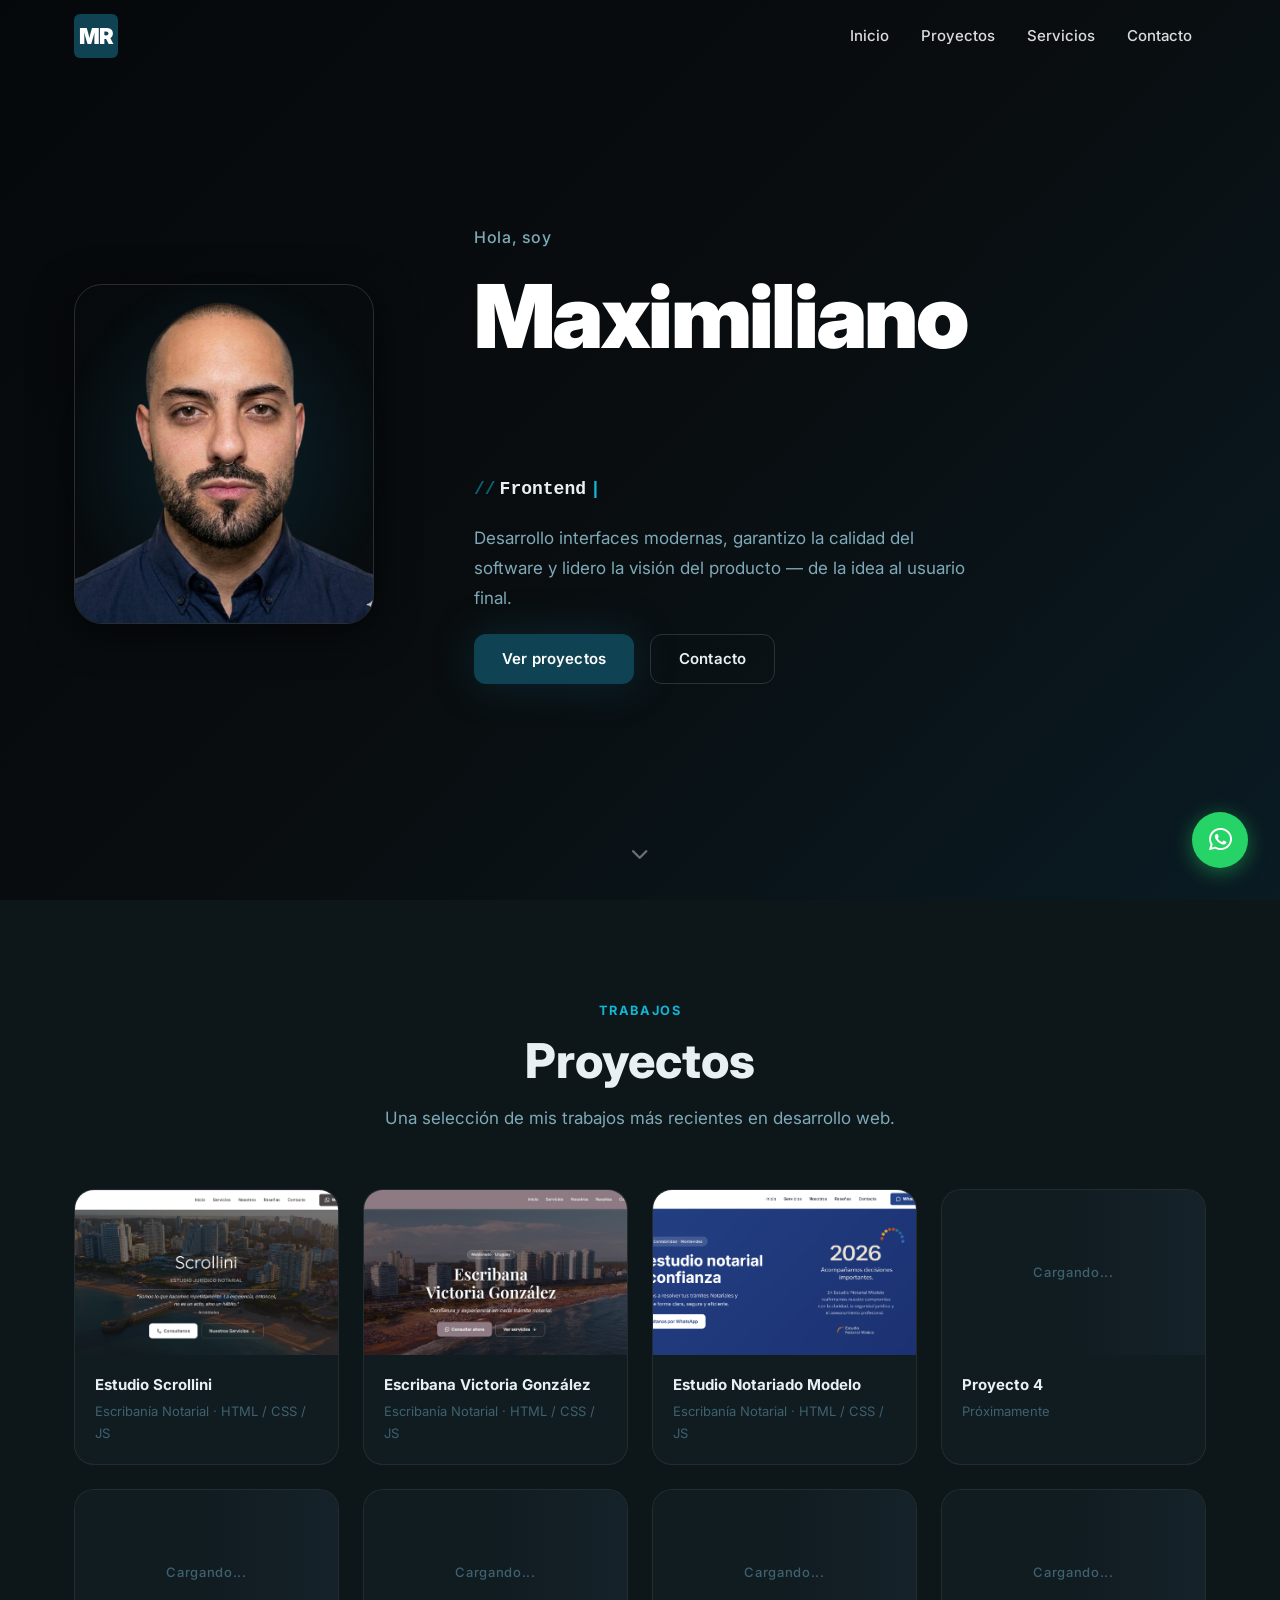
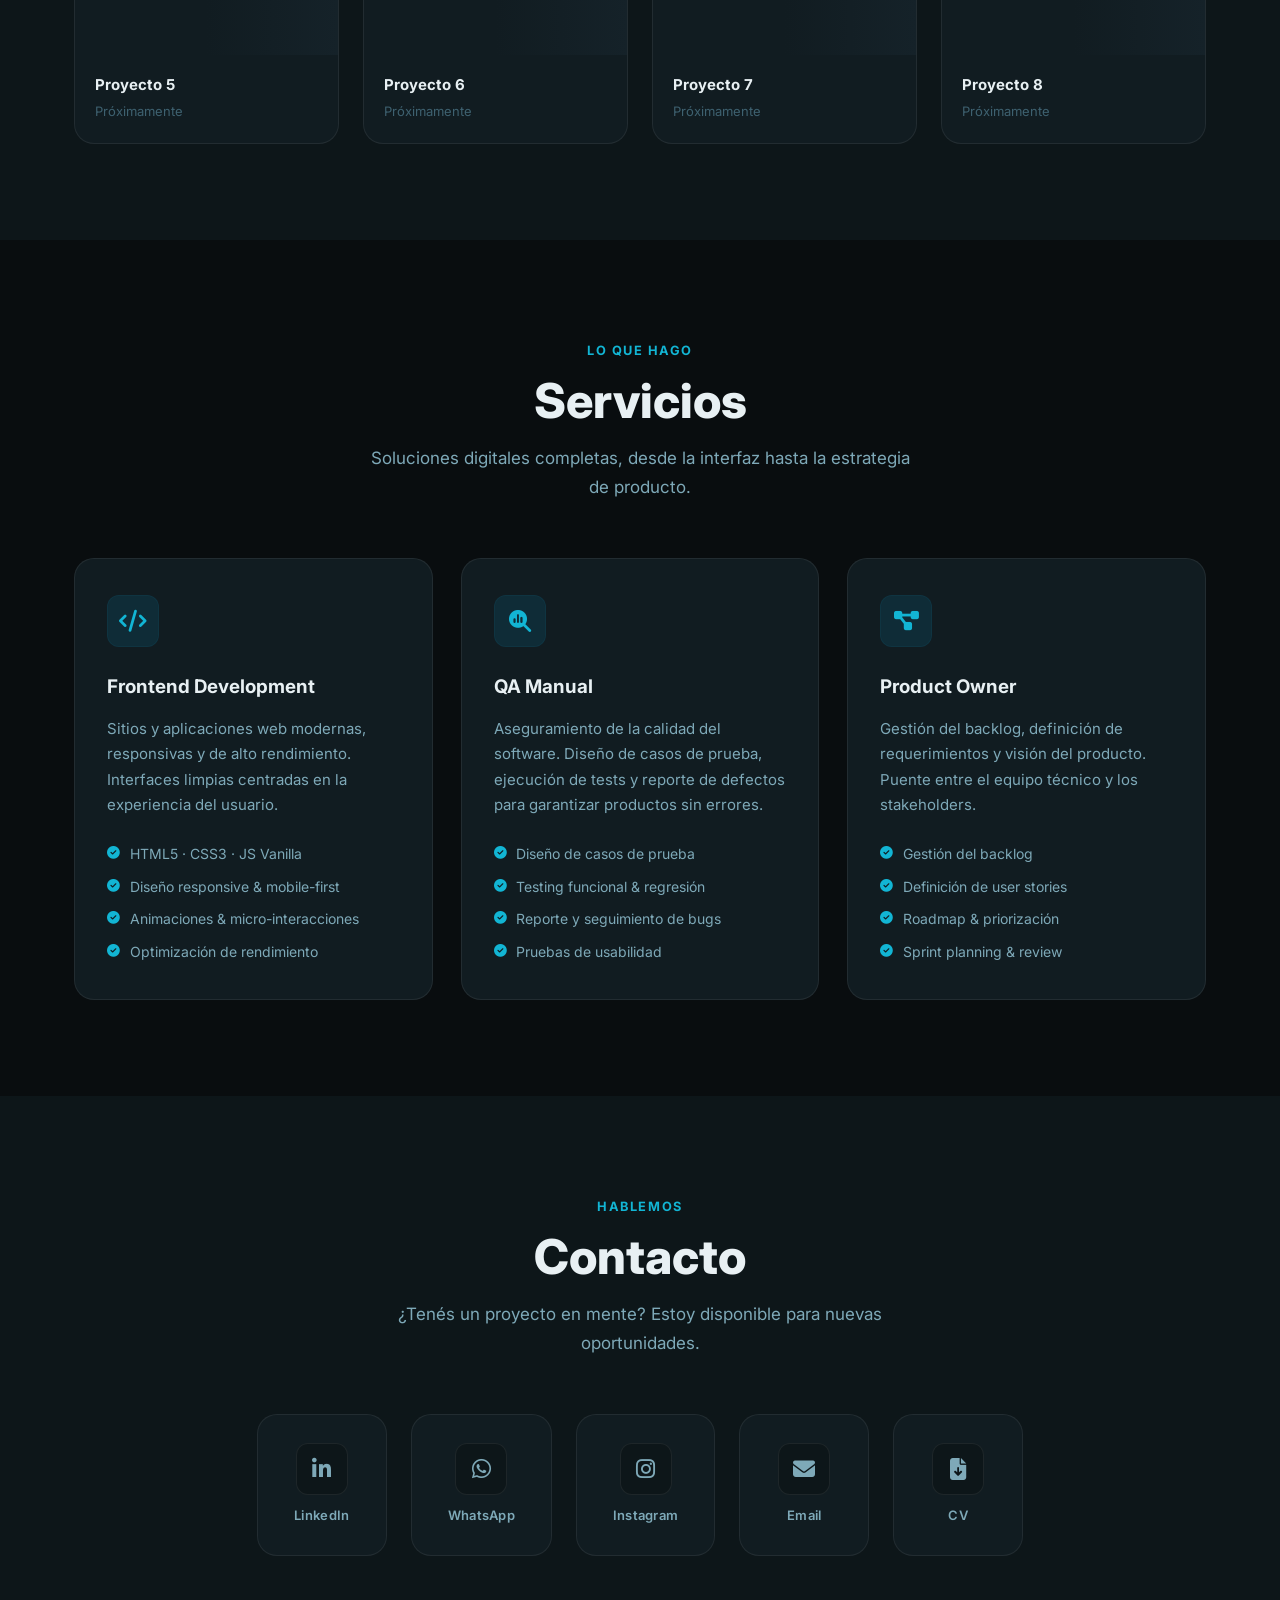
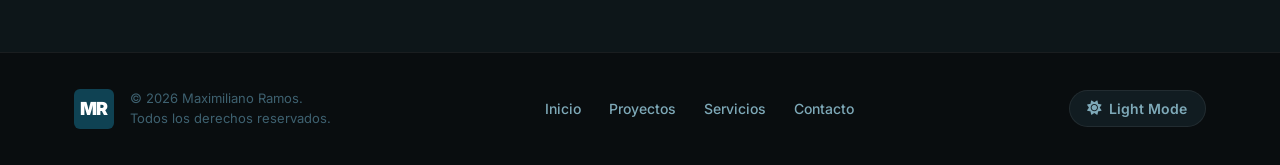
==== index.html @ d025dc4e "initialCommit" ====
<!DOCTYPE html>
<html lang="es" data-theme="dark">
<head>
  <meta charset="UTF-8" />
  <meta name="viewport" content="width=device-width, initial-scale=1.0" />
  <meta name="description" content="Maximiliano Ramos — Frontend Developer, QA Manual & Product Owner. Portfolio profesional." />
  <title>Maximiliano Ramos | Portfolio</title>

  <!-- Fonts -->
  <link rel="preconnect" href="https://fonts.googleapis.com" />
  <link rel="preconnect" href="https://fonts.gstatic.com" crossorigin />
  <link href="https://fonts.googleapis.com/css2?family=Inter:wght@300;400;500;600;700;800;900&display=swap" rel="stylesheet" />

  <!-- Font Awesome -->
  <link rel="stylesheet" href="https://cdnjs.cloudflare.com/ajax/libs/font-awesome/6.5.1/css/all.min.css" crossorigin="anonymous" referrerpolicy="no-referrer" />

  <link rel="stylesheet" href="css/styles.css" />
</head>
<body>

  <!-- ══════════════════════════════════════════
       NAVBAR
  ══════════════════════════════════════════ -->
  <header class="navbar" id="navbar">
    <div class="container navbar__inner">

      <a href="#inicio" class="navbar__brand" aria-label="Inicio">MR</a>

      <nav class="navbar__nav" id="navMenu" role="navigation" aria-label="Navegación principal">
        <a href="#inicio">Inicio</a>
        <a href="#proyectos">Proyectos</a>
        <a href="#servicios">Servicios</a>
        <a href="#contacto">Contacto</a>
      </nav>

      <button
        class="navbar__hamburger"
        id="hamburger"
        aria-label="Abrir menú"
        aria-expanded="false"
        aria-controls="navMenu"
      >
        <span></span>
        <span></span>
        <span></span>
      </button>

    </div>
  </header>

  <div class="nav-overlay" id="navOverlay" aria-hidden="true"></div>

  <main>

    <!-- ══════════════════════════════════════════
         HERO
    ══════════════════════════════════════════ -->
    <section class="hero" id="inicio">

      <video class="hero__video" autoplay muted loop playsinline>
        <source src="img/video.mp4" type="video/mp4" />
      </video>
      <div class="hero__overlay"></div>

      <div class="container hero__content">

        <div class="hero__photo-wrap" id="heroPhoto">
          <div class="hero__photo-glow"></div>
          <img src="img/maxi.png" alt="Maximiliano Ramos" class="hero__photo" />
        </div>

        <div class="hero__text">
          <p class="hero__greeting fade-in">Hola, soy</p>
          <h1 class="hero__name" id="heroName">
            <span class="hero__name-line" id="heroLine1">Maximiliano</span>
            <span class="hero__name-line" id="heroLine2">Ramos</span>
          </h1>
          <div class="hero__roles fade-in">
            <span class="role-prefix">// </span><span id="roleText" class="role-text"></span><span class="role-cursor" aria-hidden="true">|</span>
          </div>
          <p class="hero__desc fade-in">
            Desarrollo interfaces modernas, garantizo la calidad del software y lidero la visión del producto — de la idea al usuario final.
          </p>
          <div class="hero__ctas fade-in">
            <a href="#proyectos" class="btn btn--primary">Ver proyectos</a>
            <a href="#contacto" class="btn btn--outline">Contacto</a>
          </div>
        </div>

      </div>

      <a href="#proyectos" class="hero__scroll-hint" aria-label="Ir a proyectos">
        <i class="fa-solid fa-chevron-down" aria-hidden="true"></i>
      </a>

    </section>

    <!-- ══════════════════════════════════════════
         PROYECTOS
    ══════════════════════════════════════════ -->
    <section class="section proyectos" id="proyectos">
      <div class="container">

        <div class="section__header fade-in">
          <span class="section__tag">Trabajos</span>
          <h2 class="section__title">Proyectos</h2>
          <p class="section__subtitle">Una selección de mis trabajos más recientes en desarrollo web.</p>
        </div>

        <div class="cards-grid">

          <!-- Proyecto 1 -->
          <a href="https://estudioscrollini.netlify.app/" target="_blank" rel="noopener noreferrer" class="card fade-in" aria-label="Ver proyecto Estudio Scrollini">
            <div class="card__img-wrap">
              <img src="img/proyecto1.png" alt="Estudio Scrollini" class="card__img" loading="lazy" />
              <div class="card__overlay" aria-hidden="true">
                <i class="fa-solid fa-arrow-up-right-from-square"></i>
              </div>
            </div>
            <div class="card__body">
              <h3 class="card__title">Estudio Scrollini</h3>
              <p class="card__sub">Escribanía Notarial · HTML / CSS / JS</p>
            </div>
          </a>

          <!-- Proyecto 2 -->
          <a href="https://escvictoriagonzalez.netlify.app/" target="_blank" rel="noopener noreferrer" class="card fade-in" aria-label="Ver proyecto Escribana Victoria González">
            <div class="card__img-wrap">
              <img src="img/proyecto2.png" alt="Escribana Victoria González" class="card__img" loading="lazy" />
              <div class="card__overlay" aria-hidden="true">
                <i class="fa-solid fa-arrow-up-right-from-square"></i>
              </div>
            </div>
            <div class="card__body">
              <h3 class="card__title">Escribana Victoria González</h3>
              <p class="card__sub">Escribanía Notarial · HTML / CSS / JS</p>
            </div>
          </a>

          <!-- Proyecto 3 -->
          <a href="https://estudionotariadomodelo.netlify.app/" target="_blank" rel="noopener noreferrer" class="card fade-in" aria-label="Ver proyecto Estudio Notariado Modelo">
            <div class="card__img-wrap">
              <img src="img/proyecto3.png" alt="Estudio Notariado Modelo" class="card__img" loading="lazy" />
              <div class="card__overlay" aria-hidden="true">
                <i class="fa-solid fa-arrow-up-right-from-square"></i>
              </div>
            </div>
            <div class="card__body">
              <h3 class="card__title">Estudio Notariado Modelo</h3>
              <p class="card__sub">Escribanía Notarial · HTML / CSS / JS</p>
            </div>
          </a>

          <!-- Placeholders 4–8 -->
          <div class="card card--placeholder fade-in">
            <div class="card__img-wrap card__img--empty">
              <span class="card__loading-text">Cargando...</span>
            </div>
            <div class="card__body">
              <h3 class="card__title">Proyecto 4</h3>
              <p class="card__sub">Próximamente</p>
            </div>
          </div>

          <div class="card card--placeholder fade-in">
            <div class="card__img-wrap card__img--empty">
              <span class="card__loading-text">Cargando...</span>
            </div>
            <div class="card__body">
              <h3 class="card__title">Proyecto 5</h3>
              <p class="card__sub">Próximamente</p>
            </div>
          </div>

          <div class="card card--placeholder fade-in">
            <div class="card__img-wrap card__img--empty">
              <span class="card__loading-text">Cargando...</span>
            </div>
            <div class="card__body">
              <h3 class="card__title">Proyecto 6</h3>
              <p class="card__sub">Próximamente</p>
            </div>
          </div>

          <div class="card card--placeholder fade-in">
            <div class="card__img-wrap card__img--empty">
              <span class="card__loading-text">Cargando...</span>
            </div>
            <div class="card__body">
              <h3 class="card__title">Proyecto 7</h3>
              <p class="card__sub">Próximamente</p>
            </div>
          </div>

          <div class="card card--placeholder fade-in">
            <div class="card__img-wrap card__img--empty">
              <span class="card__loading-text">Cargando...</span>
            </div>
            <div class="card__body">
              <h3 class="card__title">Proyecto 8</h3>
              <p class="card__sub">Próximamente</p>
            </div>
          </div>

        </div>
      </div>
    </section>

    <!-- ══════════════════════════════════════════
         SERVICIOS
    ══════════════════════════════════════════ -->
    <section class="section servicios" id="servicios">
      <div class="container">

        <div class="section__header fade-in">
          <span class="section__tag">Lo que hago</span>
          <h2 class="section__title">Servicios</h2>
          <p class="section__subtitle">Soluciones digitales completas, desde la interfaz hasta la estrategia de producto.</p>
        </div>

        <div class="servicios__grid">

          <div class="serv-card fade-in">
            <div class="serv-card__icon">
              <i class="fa-solid fa-code" aria-hidden="true"></i>
            </div>
            <h3 class="serv-card__title">Frontend Development</h3>
            <p class="serv-card__desc">
              Sitios y aplicaciones web modernas, responsivas y de alto rendimiento. Interfaces limpias centradas en la experiencia del usuario.
            </p>
            <ul class="serv-card__list">
              <li><i class="fa-solid fa-circle-check" aria-hidden="true"></i> HTML5 · CSS3 · JS Vanilla</li>
              <li><i class="fa-solid fa-circle-check" aria-hidden="true"></i> Diseño responsive & mobile-first</li>
              <li><i class="fa-solid fa-circle-check" aria-hidden="true"></i> Animaciones & micro-interacciones</li>
              <li><i class="fa-solid fa-circle-check" aria-hidden="true"></i> Optimización de rendimiento</li>
            </ul>
          </div>

          <div class="serv-card fade-in">
            <div class="serv-card__icon">
              <i class="fa-solid fa-magnifying-glass-chart" aria-hidden="true"></i>
            </div>
            <h3 class="serv-card__title">QA Manual</h3>
            <p class="serv-card__desc">
              Aseguramiento de la calidad del software. Diseño de casos de prueba, ejecución de tests y reporte de defectos para garantizar productos sin errores.
            </p>
            <ul class="serv-card__list">
              <li><i class="fa-solid fa-circle-check" aria-hidden="true"></i> Diseño de casos de prueba</li>
              <li><i class="fa-solid fa-circle-check" aria-hidden="true"></i> Testing funcional & regresión</li>
              <li><i class="fa-solid fa-circle-check" aria-hidden="true"></i> Reporte y seguimiento de bugs</li>
              <li><i class="fa-solid fa-circle-check" aria-hidden="true"></i> Pruebas de usabilidad</li>
            </ul>
          </div>

          <div class="serv-card fade-in">
            <div class="serv-card__icon">
              <i class="fa-solid fa-diagram-project" aria-hidden="true"></i>
            </div>
            <h3 class="serv-card__title">Product Owner</h3>
            <p class="serv-card__desc">
              Gestión del backlog, definición de requerimientos y visión del producto. Puente entre el equipo técnico y los stakeholders.
            </p>
            <ul class="serv-card__list">
              <li><i class="fa-solid fa-circle-check" aria-hidden="true"></i> Gestión del backlog</li>
              <li><i class="fa-solid fa-circle-check" aria-hidden="true"></i> Definición de user stories</li>
              <li><i class="fa-solid fa-circle-check" aria-hidden="true"></i> Roadmap & priorización</li>
              <li><i class="fa-solid fa-circle-check" aria-hidden="true"></i> Sprint planning & review</li>
            </ul>
          </div>

        </div>
      </div>
    </section>

    <!-- ══════════════════════════════════════════
         CONTACTO
    ══════════════════════════════════════════ -->
    <section class="section contacto" id="contacto">
      <div class="container">

        <div class="section__header fade-in">
          <span class="section__tag">Hablemos</span>
          <h2 class="section__title">Contacto</h2>
          <p class="section__subtitle">¿Tenés un proyecto en mente? Estoy disponible para nuevas oportunidades.</p>
        </div>

        <div class="contact__row fade-in">

          <a href="https://www.linkedin.com/in/maximiliano-ramos1997/" target="_blank" rel="noopener noreferrer" class="contact-item" aria-label="LinkedIn de Maximiliano Ramos">
            <div class="contact-item__icon">
              <i class="fa-brands fa-linkedin-in" aria-hidden="true"></i>
            </div>
            <span>LinkedIn</span>
          </a>

          <a href="https://wa.me/59899853433" target="_blank" rel="noopener noreferrer" class="contact-item" aria-label="WhatsApp de Maximiliano Ramos">
            <div class="contact-item__icon">
              <i class="fa-brands fa-whatsapp" aria-hidden="true"></i>
            </div>
            <span>WhatsApp</span>
          </a>

          <a href="https://www.instagram.com/maxiramosss/" target="_blank" rel="noopener noreferrer" class="contact-item" aria-label="Instagram de Maximiliano Ramos">
            <div class="contact-item__icon">
              <i class="fa-brands fa-instagram" aria-hidden="true"></i>
            </div>
            <span>Instagram</span>
          </a>

          <a href="mailto:maxramos497@gmail.com" class="contact-item" aria-label="Email maxramos497@gmail.com">
            <div class="contact-item__icon">
              <i class="fa-solid fa-envelope" aria-hidden="true"></i>
            </div>
            <span>Email</span>
          </a>

          <a href="CV - Maximiliano Ramos.pdf" target="_blank" rel="noopener noreferrer" class="contact-item" aria-label="Descargar CV de Maximiliano Ramos">
            <div class="contact-item__icon">
              <i class="fa-solid fa-file-arrow-down" aria-hidden="true"></i>
            </div>
            <span>CV</span>
          </a>

        </div>
      </div>
    </section>

  </main>

  <!-- ══════════════════════════════════════════
       FOOTER
  ══════════════════════════════════════════ -->
  <footer class="footer">
    <div class="container footer__inner">

      <div class="footer__brand">
        <span class="footer__logo">MR</span>
        <p class="footer__copy">© 2026 Maximiliano Ramos.<br>Todos los derechos reservados.</p>
      </div>

      <nav class="footer__nav" aria-label="Navegación footer">
        <a href="#inicio">Inicio</a>
        <a href="#proyectos">Proyectos</a>
        <a href="#servicios">Servicios</a>
        <a href="#contacto">Contacto</a>
      </nav>

      <button class="theme-toggle" id="themeToggle" aria-label="Cambiar tema">
        <i class="fa-solid fa-sun" id="themeIcon" aria-hidden="true"></i>
        <span id="themeLabel">Light Mode</span>
      </button>

    </div>
  </footer>

  <!-- ══════════════════════════════════════════
       WHATSAPP FLOTANTE
  ══════════════════════════════════════════ -->
  <a
    href="https://wa.me/59899853433"
    target="_blank"
    rel="noopener noreferrer"
    class="wa-float"
    aria-label="Contactar por WhatsApp"
  >
    <i class="fa-brands fa-whatsapp" aria-hidden="true"></i>
  </a>

  <script src="js/main.js"></script>
</body>
</html>
---- css/styles.css ----
/* ══════════════════════════════════════════════════════════
   MAXIMILIANO RAMOS — Portfolio Styles
   Dark Mode default · Light Mode toggle via [data-theme="light"]
   ══════════════════════════════════════════════════════════ */

/* ─── CSS Variables — Dark Theme (default) ────────────── */
:root {
  --primary:         #0F4253;
  --primary-light:   #1a6b88;
  --primary-glow:    rgba(15, 66, 83, 0.45);
  --accent:          #12b5d4;

  --bg-base:         #090d0f;
  --bg-surface:      #0d1619;
  --bg-card:         #111c21;
  --bg-card-hover:   #152229;

  --border:          rgba(255, 255, 255, 0.07);
  --border-hover:    rgba(255, 255, 255, 0.14);

  --text-primary:    #e8f0f3;
  --text-secondary:  #7ea9b8;
  --text-muted:      #3e6170;

  --shadow-sm:       0 1px 4px rgba(0, 0, 0, 0.4);
  --shadow-md:       0 4px 20px rgba(0, 0, 0, 0.5);
  --shadow-lg:       0 8px 40px rgba(0, 0, 0, 0.6);
  --shadow-glow:     0 0 40px var(--primary-glow);

  --radius-sm:  6px;
  --radius-md:  12px;
  --radius-lg:  20px;
  --radius-xl:  28px;

  --navbar-h:   72px;
  --transition: 0.25s ease;
  --font:       'Inter', system-ui, -apple-system, sans-serif;
}

/* ─── Light Theme overrides ───────────────────────────── */
[data-theme="light"] {
  --bg-base:         #f0f4f6;
  --bg-surface:      #ffffff;
  --bg-card:         #ffffff;
  --bg-card-hover:   #f5f9fb;

  --border:          rgba(0, 0, 0, 0.07);
  --border-hover:    rgba(0, 0, 0, 0.14);

  --text-primary:    #0a1a20;
  --text-secondary:  #3a6272;
  --text-muted:      #7aaab8;

  --shadow-sm:       0 1px 4px rgba(0, 0, 0, 0.08);
  --shadow-md:       0 4px 20px rgba(0, 0, 0, 0.1);
  --shadow-lg:       0 8px 40px rgba(0, 0, 0, 0.14);
  --shadow-glow:     0 0 40px rgba(15, 66, 83, 0.15);
}

/* ─── Reset & Base ────────────────────────────────────── */
*,
*::before,
*::after {
  box-sizing: border-box;
  margin: 0;
  padding: 0;
}

html {
  scroll-behavior: smooth;
  scroll-padding-top: var(--navbar-h);
  font-size: 16px;
}

body {
  font-family: var(--font);
  background-color: var(--bg-base);
  color: var(--text-primary);
  line-height: 1.65;
  -webkit-font-smoothing: antialiased;
  transition: background-color 0.35s ease, color 0.35s ease;
}

img {
  display: block;
  max-width: 100%;
  height: auto;
}

a {
  color: inherit;
  text-decoration: none;
}

ul {
  list-style: none;
}

button {
  cursor: pointer;
  border: none;
  background: none;
  font-family: var(--font);
}

/* ─── Utility ─────────────────────────────────────────── */
.container {
  width: 100%;
  max-width: 1180px;
  margin-inline: auto;
  padding-inline: 1.5rem;
}

.section {
  padding-block: 6rem;
}

.fade-in {
  opacity: 0;
  transform: translateY(28px);
  transition: opacity 0.65s ease, transform 0.65s ease;
}

.fade-in.visible {
  opacity: 1;
  transform: translateY(0);
}

/* ─── Buttons ─────────────────────────────────────────── */
.btn {
  display: inline-flex;
  align-items: center;
  gap: 0.5rem;
  padding: 0.75rem 1.75rem;
  border-radius: var(--radius-md);
  font-size: 0.9375rem;
  font-weight: 600;
  letter-spacing: 0.01em;
  white-space: nowrap;
  transition: background-color var(--transition), box-shadow var(--transition), transform var(--transition), border-color var(--transition);
}

.btn:active {
  transform: scale(0.97);
}

.btn--primary {
  background-color: var(--primary);
  color: #ffffff;
  box-shadow: var(--shadow-glow);
}

.btn--primary:hover {
  background-color: var(--primary-light);
  box-shadow: 0 0 48px var(--primary-glow);
  transform: translateY(-2px);
}

.btn--outline {
  background-color: transparent;
  color: var(--text-primary);
  border: 1.5px solid var(--border-hover);
}

.btn--outline:hover {
  border-color: var(--accent);
  color: var(--accent);
  transform: translateY(-2px);
}

/* ─── Section headers ─────────────────────────────────── */
.section__header {
  text-align: center;
  margin-bottom: 3.5rem;
}

.section__tag {
  display: inline-block;
  font-size: 0.8rem;
  font-weight: 700;
  letter-spacing: 0.12em;
  text-transform: uppercase;
  color: var(--accent);
  margin-bottom: 0.75rem;
}

.section__title {
  font-size: clamp(2rem, 5vw, 3rem);
  font-weight: 800;
  color: var(--text-primary);
  line-height: 1.15;
  margin-bottom: 1rem;
}

.section__subtitle {
  font-size: 1.0625rem;
  color: var(--text-secondary);
  max-width: 540px;
  margin-inline: auto;
  line-height: 1.7;
}

/* ══════════════════════════════════════════════════════════
   NAVBAR
   ══════════════════════════════════════════════════════════ */
.navbar {
  position: fixed;
  top: 0;
  left: 0;
  right: 0;
  z-index: 1000;
  height: var(--navbar-h);
  background: transparent;
  transition: background var(--transition), box-shadow var(--transition), border-color var(--transition);
}

.navbar.scrolled {
  background: rgba(9, 13, 15, 0.78);
  backdrop-filter: blur(18px) saturate(180%);
  -webkit-backdrop-filter: blur(18px) saturate(180%);
  border-bottom: 1px solid var(--border);
  box-shadow: var(--shadow-sm);
}

[data-theme="light"] .navbar.scrolled {
  background: rgba(240, 244, 246, 0.82);
}

.navbar__inner {
  height: 100%;
  display: flex;
  align-items: center;
  gap: 2rem;
}

/* Brand / Logo */
.navbar__brand {
  font-size: 1.375rem;
  font-weight: 900;
  letter-spacing: -0.03em;
  color: #ffffff;
  background: var(--primary);
  width: 44px;
  height: 44px;
  display: grid;
  place-items: center;
  border-radius: var(--radius-sm);
  flex-shrink: 0;
  transition: transform var(--transition), box-shadow var(--transition);
}

.navbar__brand:hover {
  transform: scale(1.06);
  box-shadow: var(--shadow-glow);
}

[data-theme="light"] .navbar__brand {
  color: #ffffff;
}

/* Nav links */
.navbar__nav {
  display: flex;
  align-items: center;
  gap: 0.25rem;
  margin-left: auto;
}

.navbar__nav a {
  padding: 0.45rem 0.875rem;
  border-radius: var(--radius-sm);
  font-size: 0.9375rem;
  font-weight: 500;
  color: rgba(255, 255, 255, 0.85);
  transition: color var(--transition), background-color var(--transition);
}

.navbar__nav a:hover {
  color: #ffffff;
  background-color: rgba(255, 255, 255, 0.08);
}

[data-theme="light"] .navbar.scrolled .navbar__nav a {
  color: var(--text-secondary);
}

[data-theme="light"] .navbar.scrolled .navbar__nav a:hover {
  color: var(--text-primary);
  background-color: rgba(0, 0, 0, 0.05);
}

/* Hamburger */
.navbar__hamburger {
  display: none;
  flex-direction: column;
  justify-content: center;
  gap: 5px;
  width: 36px;
  height: 36px;
  padding: 4px;
  margin-left: auto;
  border-radius: var(--radius-sm);
  transition: background-color var(--transition);
}

.navbar__hamburger:hover {
  background-color: rgba(255, 255, 255, 0.1);
}

.navbar__hamburger span {
  display: block;
  width: 100%;
  height: 2px;
  background-color: rgba(255, 255, 255, 0.9);
  border-radius: 2px;
  transition: transform var(--transition), opacity var(--transition);
}

.navbar__hamburger.open span:nth-child(1) { transform: translateY(7px) rotate(45deg); }
.navbar__hamburger.open span:nth-child(2) { opacity: 0; }
.navbar__hamburger.open span:nth-child(3) { transform: translateY(-7px) rotate(-45deg); }

/* Mobile overlay */
.nav-overlay {
  display: none;
  position: fixed;
  inset: 0;
  background: rgba(0, 0, 0, 0.6);
  z-index: 999;
  opacity: 0;
  transition: opacity var(--transition);
}

.nav-overlay.active {
  opacity: 1;
}

/* ══════════════════════════════════════════════════════════
   HERO
   ══════════════════════════════════════════════════════════ */
.hero {
  position: relative;
  min-height: 100svh;
  display: flex;
  flex-direction: column;
  align-items: center;
  justify-content: center;
  overflow: hidden;
}

/* Video background */
.hero__video {
  position: absolute;
  inset: 0;
  width: 100%;
  height: 100%;
  object-fit: cover;
  z-index: 0;
  pointer-events: none;
}

/* Gradient overlay */
.hero__overlay {
  position: absolute;
  inset: 0;
  z-index: 1;
  background: linear-gradient(
    135deg,
    rgba(5, 8, 10, 0.88) 0%,
    rgba(9, 13, 15, 0.75) 50%,
    rgba(10, 30, 40, 0.82) 100%
  );
}

/* Hero content */
.hero__content {
  position: relative;
  z-index: 2;
  display: grid;
  grid-template-columns: 320px 1fr;
  align-items: center;
  gap: 5rem;
  padding-top: var(--navbar-h);
  padding-bottom: 4rem;
}

/* Photo */
.hero__photo-wrap {
  position: relative;
  width: 300px;
  height: 340px;
  flex-shrink: 0;
  will-change: transform;
  transition: transform 0.12s linear;
  transform-style: preserve-3d;
}

.hero__photo-glow {
  position: absolute;
  inset: -16px;
  border-radius: var(--radius-xl);
  background: radial-gradient(ellipse at center, var(--primary-glow) 0%, transparent 70%);
  z-index: 0;
  animation: glowPulse 3s ease-in-out infinite;
}

.hero__photo {
  position: relative;
  z-index: 1;
  width: 100%;
  height: 100%;
  object-fit: cover;
  border-radius: var(--radius-xl);
  border: 1.5px solid var(--border-hover);
  box-shadow: var(--shadow-lg);
  user-select: none;
  -webkit-user-drag: none;
}

/* Hero text */
.hero__text {
  display: flex;
  flex-direction: column;
  gap: 1.25rem;
}

.hero__greeting {
  font-size: 1rem;
  font-weight: 500;
  color: var(--text-secondary);
  letter-spacing: 0.04em;
  opacity: 0;
  animation: fadeUp 0.6s ease 0.2s forwards;
}

.hero__name {
  display: flex;
  flex-direction: column;
  font-size: clamp(3rem, 7vw, 5.5rem);
  font-weight: 900;
  line-height: 1.05;
  letter-spacing: -0.03em;
  color: #ffffff;
  user-select: none;
}

.hero__name-line {
  display: block;
  overflow: visible;
}

/* Each individual character — parallax via JS CSS vars */
.hero__name-line .char {
  display: inline-block;
  will-change: transform;
}

/* Gradient accent on second name line */
#heroLine2 {
  background: linear-gradient(90deg, var(--accent) 0%, var(--primary-light) 100%);
  -webkit-background-clip: text;
  -webkit-text-fill-color: transparent;
  background-clip: text;
}

/* Roles typewriter */
.hero__roles {
  display: flex;
  align-items: center;
  gap: 0.25rem;
  font-size: 1.125rem;
  font-weight: 600;
  font-family: 'Courier New', monospace;
  color: var(--accent);
  min-height: 1.6em;
}

.role-prefix {
  opacity: 0.5;
}

.role-text {
  color: var(--text-primary);
}

.role-cursor {
  animation: blink 1s step-end infinite;
  color: var(--accent);
}

.hero__desc {
  font-size: 1.0625rem;
  color: var(--text-secondary);
  max-width: 500px;
  line-height: 1.75;
}

.hero__ctas {
  display: flex;
  gap: 1rem;
  flex-wrap: wrap;
}

/* Scroll hint */
.hero__scroll-hint {
  position: absolute;
  bottom: 2rem;
  left: 50%;
  translate: -50% 0;
  z-index: 2;
  color: rgba(255, 255, 255, 0.4);
  font-size: 1.1rem;
  transition: color var(--transition);
  animation: scrollBounce 2s ease-in-out infinite;
}

.hero__scroll-hint:hover {
  color: rgba(255, 255, 255, 0.85);
}

/* ══════════════════════════════════════════════════════════
   PROYECTOS
   ══════════════════════════════════════════════════════════ */
.proyectos {
  background-color: var(--bg-surface);
}

.cards-grid {
  display: grid;
  grid-template-columns: repeat(4, 1fr);
  gap: 1.5rem;
}

.card {
  background: var(--bg-card);
  border: 1px solid var(--border);
  border-radius: var(--radius-lg);
  overflow: hidden;
  transition: transform var(--transition), box-shadow var(--transition), border-color var(--transition);
  cursor: pointer;
}

.card:hover {
  transform: scale(1.05);
  box-shadow: var(--shadow-lg);
  border-color: var(--border-hover);
}

.card--placeholder {
  cursor: default;
}

.card--placeholder:hover {
  transform: none;
  box-shadow: none;
}

.card__img-wrap {
  position: relative;
  aspect-ratio: 16 / 10;
  overflow: hidden;
}

.card__img {
  width: 100%;
  height: 100%;
  object-fit: cover;
  transition: transform 0.4s ease;
  display: block;
}

.card:hover .card__img {
  transform: scale(1.06);
}

/* Hover overlay with icon */
.card__overlay {
  position: absolute;
  inset: 0;
  background: rgba(15, 66, 83, 0.72);
  display: grid;
  place-items: center;
  font-size: 1.75rem;
  color: #ffffff;
  opacity: 0;
  transition: opacity var(--transition);
}

.card:hover .card__overlay {
  opacity: 1;
}

/* Placeholder image area */
.card__img--empty {
  width: 100%;
  aspect-ratio: 16 / 10;
  background: linear-gradient(90deg, var(--bg-card) 25%, var(--bg-card-hover) 50%, var(--bg-card) 75%);
  background-size: 200% 100%;
  animation: shimmer 2s infinite linear;
  display: grid;
  place-items: center;
}

.card__loading-text {
  font-size: 0.8125rem;
  font-weight: 500;
  color: var(--text-muted);
  letter-spacing: 0.05em;
  animation: pulse 1.8s ease-in-out infinite;
}

.card__body {
  padding: 1.125rem 1.25rem 1.25rem;
}

.card__title {
  font-size: 0.9375rem;
  font-weight: 700;
  color: var(--text-primary);
  margin-bottom: 0.25rem;
}

.card__sub {
  font-size: 0.8125rem;
  color: var(--text-muted);
}

/* ══════════════════════════════════════════════════════════
   SERVICIOS
   ══════════════════════════════════════════════════════════ */
.servicios {
  background-color: var(--bg-base);
}

.servicios__grid {
  display: grid;
  grid-template-columns: repeat(3, 1fr);
  gap: 1.75rem;
}

.serv-card {
  background: var(--bg-card);
  border: 1px solid var(--border);
  border-radius: var(--radius-lg);
  padding: 2.25rem 2rem;
  transition: border-color var(--transition), box-shadow var(--transition), transform var(--transition);
}

.serv-card:hover {
  border-color: var(--primary-light);
  box-shadow: 0 0 0 1px var(--primary-light), var(--shadow-md);
  transform: translateY(-4px);
}

.serv-card__icon {
  width: 52px;
  height: 52px;
  background: var(--primary-glow);
  border: 1px solid rgba(15, 66, 83, 0.4);
  border-radius: var(--radius-md);
  display: grid;
  place-items: center;
  font-size: 1.375rem;
  color: var(--accent);
  margin-bottom: 1.5rem;
  transition: background var(--transition), box-shadow var(--transition);
}

.serv-card:hover .serv-card__icon {
  background: rgba(15, 66, 83, 0.6);
  box-shadow: 0 0 20px var(--primary-glow);
}

.serv-card__title {
  font-size: 1.175rem;
  font-weight: 700;
  color: var(--text-primary);
  margin-bottom: 0.875rem;
}

.serv-card__desc {
  font-size: 0.9375rem;
  color: var(--text-secondary);
  line-height: 1.7;
  margin-bottom: 1.5rem;
}

.serv-card__list {
  display: flex;
  flex-direction: column;
  gap: 0.6rem;
}

.serv-card__list li {
  display: flex;
  align-items: center;
  gap: 0.6rem;
  font-size: 0.875rem;
  color: var(--text-secondary);
}

.serv-card__list li i {
  color: var(--accent);
  font-size: 0.8rem;
  flex-shrink: 0;
}

/* ══════════════════════════════════════════════════════════
   CONTACTO
   ══════════════════════════════════════════════════════════ */
.contacto {
  background-color: var(--bg-surface);
}

.contact__row {
  display: flex;
  align-items: center;
  justify-content: center;
  flex-wrap: wrap;
  gap: 1.5rem;
}

.contact-item {
  display: flex;
  flex-direction: column;
  align-items: center;
  gap: 0.625rem;
  padding: 1.75rem 2.25rem;
  background: var(--bg-card);
  border: 1px solid var(--border);
  border-radius: var(--radius-lg);
  min-width: 130px;
  transition: border-color var(--transition), transform var(--transition), box-shadow var(--transition);
}

.contact-item:hover {
  border-color: var(--accent);
  transform: translateY(-5px);
  box-shadow: 0 8px 30px rgba(18, 181, 212, 0.15);
}

.contact-item__icon {
  width: 52px;
  height: 52px;
  background: var(--bg-surface);
  border: 1px solid var(--border);
  border-radius: var(--radius-md);
  display: grid;
  place-items: center;
  font-size: 1.375rem;
  color: var(--text-secondary);
  transition: background var(--transition), color var(--transition), border-color var(--transition);
}

.contact-item:hover .contact-item__icon {
  background: var(--primary);
  color: #ffffff;
  border-color: var(--primary-light);
}

.contact-item span {
  font-size: 0.8125rem;
  font-weight: 600;
  color: var(--text-secondary);
  text-align: center;
  letter-spacing: 0.02em;
}

/* ══════════════════════════════════════════════════════════
   FOOTER
   ══════════════════════════════════════════════════════════ */
.footer {
  background-color: var(--bg-base);
  border-top: 1px solid var(--border);
  padding-block: 2.25rem;
}

.footer__inner {
  display: flex;
  align-items: center;
  justify-content: space-between;
  gap: 2rem;
  flex-wrap: wrap;
}

.footer__brand {
  display: flex;
  align-items: center;
  gap: 1rem;
}

.footer__logo {
  font-size: 1.125rem;
  font-weight: 900;
  letter-spacing: -0.03em;
  color: #ffffff;
  background: var(--primary);
  width: 40px;
  height: 40px;
  display: grid;
  place-items: center;
  border-radius: var(--radius-sm);
  flex-shrink: 0;
}

.footer__copy {
  font-size: 0.8125rem;
  color: var(--text-muted);
  line-height: 1.5;
}

.footer__nav {
  display: flex;
  align-items: center;
  gap: 0.25rem;
  flex-wrap: wrap;
}

.footer__nav a {
  padding: 0.4rem 0.75rem;
  border-radius: var(--radius-sm);
  font-size: 0.875rem;
  font-weight: 500;
  color: var(--text-secondary);
  transition: color var(--transition), background-color var(--transition);
}

.footer__nav a:hover {
  color: var(--accent);
  background-color: var(--bg-card);
}

@media (max-width: 768px) {
  .footer__inner {
    flex-direction: column;
    align-items: center;
    text-align: center;
  }

  .footer__nav {
    justify-content: center;
  }
}

/* Theme toggle button */
.theme-toggle {
  display: inline-flex;
  align-items: center;
  gap: 0.5rem;
  padding: 0.55rem 1.1rem;
  background: var(--bg-card);
  border: 1.5px solid var(--border);
  border-radius: 100px;
  font-size: 0.875rem;
  font-weight: 600;
  color: var(--text-secondary);
  transition: background var(--transition), border-color var(--transition), color var(--transition), transform var(--transition);
}

.theme-toggle:hover {
  background: var(--bg-card-hover);
  border-color: var(--border-hover);
  color: var(--text-primary);
  transform: scale(1.04);
}

.theme-toggle i {
  font-size: 0.9rem;
}

/* ══════════════════════════════════════════════════════════
   WHATSAPP FLOTANTE
   ══════════════════════════════════════════════════════════ */
.wa-float {
  position: fixed;
  bottom: 2rem;
  right: 2rem;
  z-index: 900;
  width: 56px;
  height: 56px;
  background: #25d366;
  color: #ffffff;
  border-radius: 50%;
  display: grid;
  place-items: center;
  font-size: 1.625rem;
  box-shadow: 0 4px 20px rgba(37, 211, 102, 0.45);
  transition: transform var(--transition), box-shadow var(--transition);
  animation: waPop 0.5s ease 1.5s both;
}

.wa-float:hover {
  transform: scale(1.12) translateY(-2px);
  box-shadow: 0 8px 32px rgba(37, 211, 102, 0.6);
}

/* ══════════════════════════════════════════════════════════
   ANIMATIONS
   ══════════════════════════════════════════════════════════ */
@keyframes fadeUp {
  from { opacity: 0; transform: translateY(20px); }
  to   { opacity: 1; transform: translateY(0); }
}

@keyframes blink {
  0%, 100% { opacity: 1; }
  50%       { opacity: 0; }
}

@keyframes scrollBounce {
  0%, 100% { transform: translateX(-50%) translateY(0); }
  50%       { transform: translateX(-50%) translateY(8px); }
}

@keyframes glowPulse {
  0%, 100% { opacity: 0.6; transform: scale(1); }
  50%       { opacity: 1; transform: scale(1.04); }
}

@keyframes shimmer {
  0%   { background-position: -200% 0; }
  100% { background-position:  200% 0; }
}

@keyframes pulse {
  0%, 100% { opacity: 0.4; }
  50%       { opacity: 1; }
}

@keyframes waPop {
  from { opacity: 0; transform: scale(0.5); }
  to   { opacity: 1; transform: scale(1); }
}

/* ══════════════════════════════════════════════════════════
   RESPONSIVE
   ══════════════════════════════════════════════════════════ */

/* ── Tablet / medium screens ── */
@media (max-width: 1024px) {
  .cards-grid {
    grid-template-columns: repeat(3, 1fr);
  }

  .hero__content {
    grid-template-columns: 260px 1fr;
    gap: 3rem;
  }

  .hero__photo-wrap {
    width: 240px;
    height: 280px;
  }

  .servicios__grid {
    grid-template-columns: 1fr 1fr;
  }
}

/* ── Mobile ── */
@media (max-width: 768px) {

  /* Navbar */
  .navbar__nav {
    position: fixed;
    top: 0;
    right: 0;
    bottom: 0;
    width: min(300px, 80vw);
    background: var(--bg-surface);
    border-left: 1px solid var(--border);
    flex-direction: column;
    align-items: flex-start;
    justify-content: center;
    padding: 2rem 1.5rem;
    gap: 0.5rem;
    z-index: 1001;
    transform: translateX(100%);
    transition: transform 0.3s ease;
  }

  .navbar__nav.open {
    transform: translateX(0);
  }

  .navbar__nav a {
    width: 100%;
    padding: 0.75rem 1rem;
    font-size: 1.0625rem;
    color: var(--text-primary);
    border-radius: var(--radius-sm);
  }

  .navbar__nav a:hover {
    background-color: var(--bg-card);
    color: var(--accent);
  }

  .nav-overlay {
    display: block;
  }

  .navbar__hamburger {
    display: flex;
  }

  /* Hero */
  .hero__content {
    grid-template-columns: 1fr;
    text-align: center;
    gap: 2.5rem;
    padding-top: calc(var(--navbar-h) + 1rem);
    padding-bottom: 5rem;
  }

  .hero__photo-wrap {
    width: 200px;
    height: 230px;
    margin-inline: auto;
  }

  .hero__desc {
    margin-inline: auto;
  }

  .hero__ctas {
    justify-content: center;
  }

  /* Projects */
  .cards-grid {
    grid-template-columns: repeat(2, 1fr);
    gap: 1rem;
  }

  /* Services */
  .servicios__grid {
    grid-template-columns: 1fr;
  }

  /* Contact */
  .contact__row {
    gap: 1rem;
  }

  .contact-item {
    padding: 1.25rem 1.5rem;
    min-width: 100px;
  }

  /* Footer */
  .footer__inner {
    flex-direction: column;
    text-align: center;
  }

  /* Section spacing */
  .section {
    padding-block: 4rem;
  }
}

@media (max-width: 480px) {
  .cards-grid {
    grid-template-columns: 1fr;
  }

  .hero__name {
    font-size: clamp(2.5rem, 12vw, 3.5rem);
  }
}
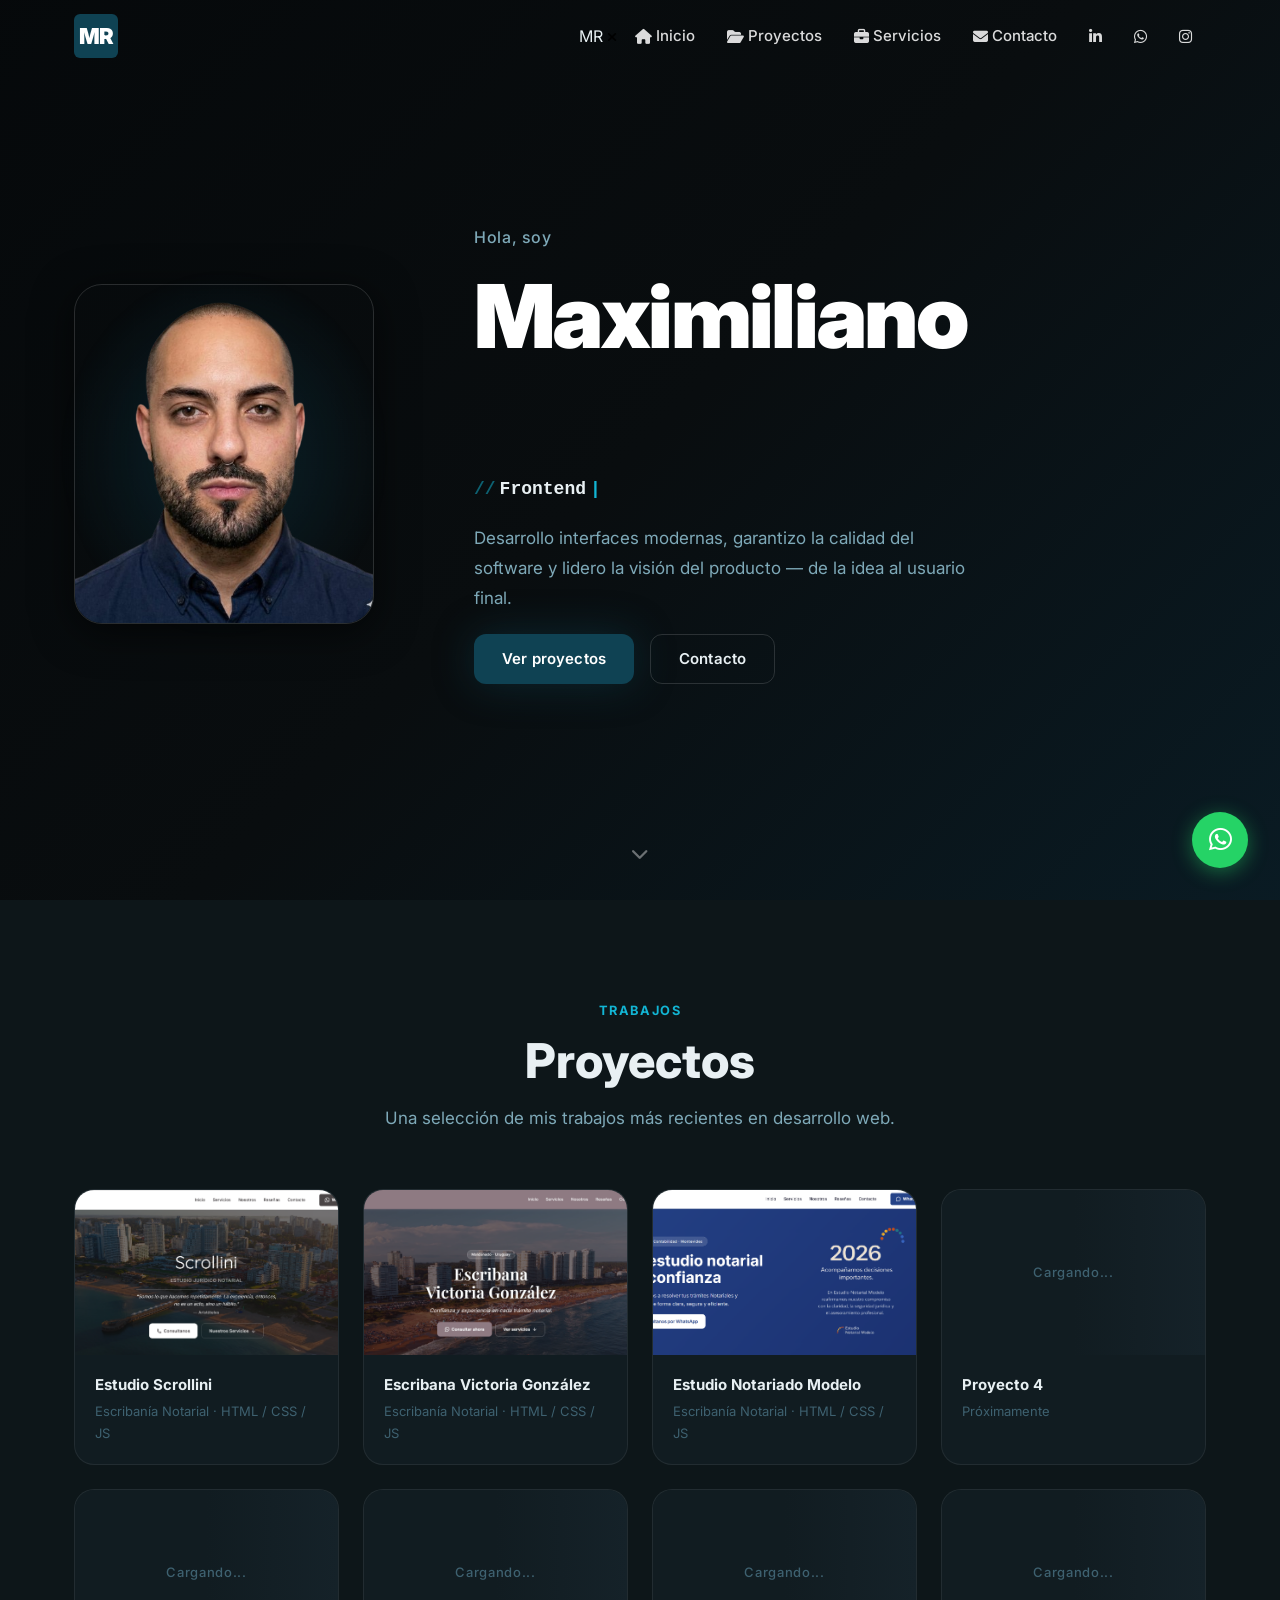
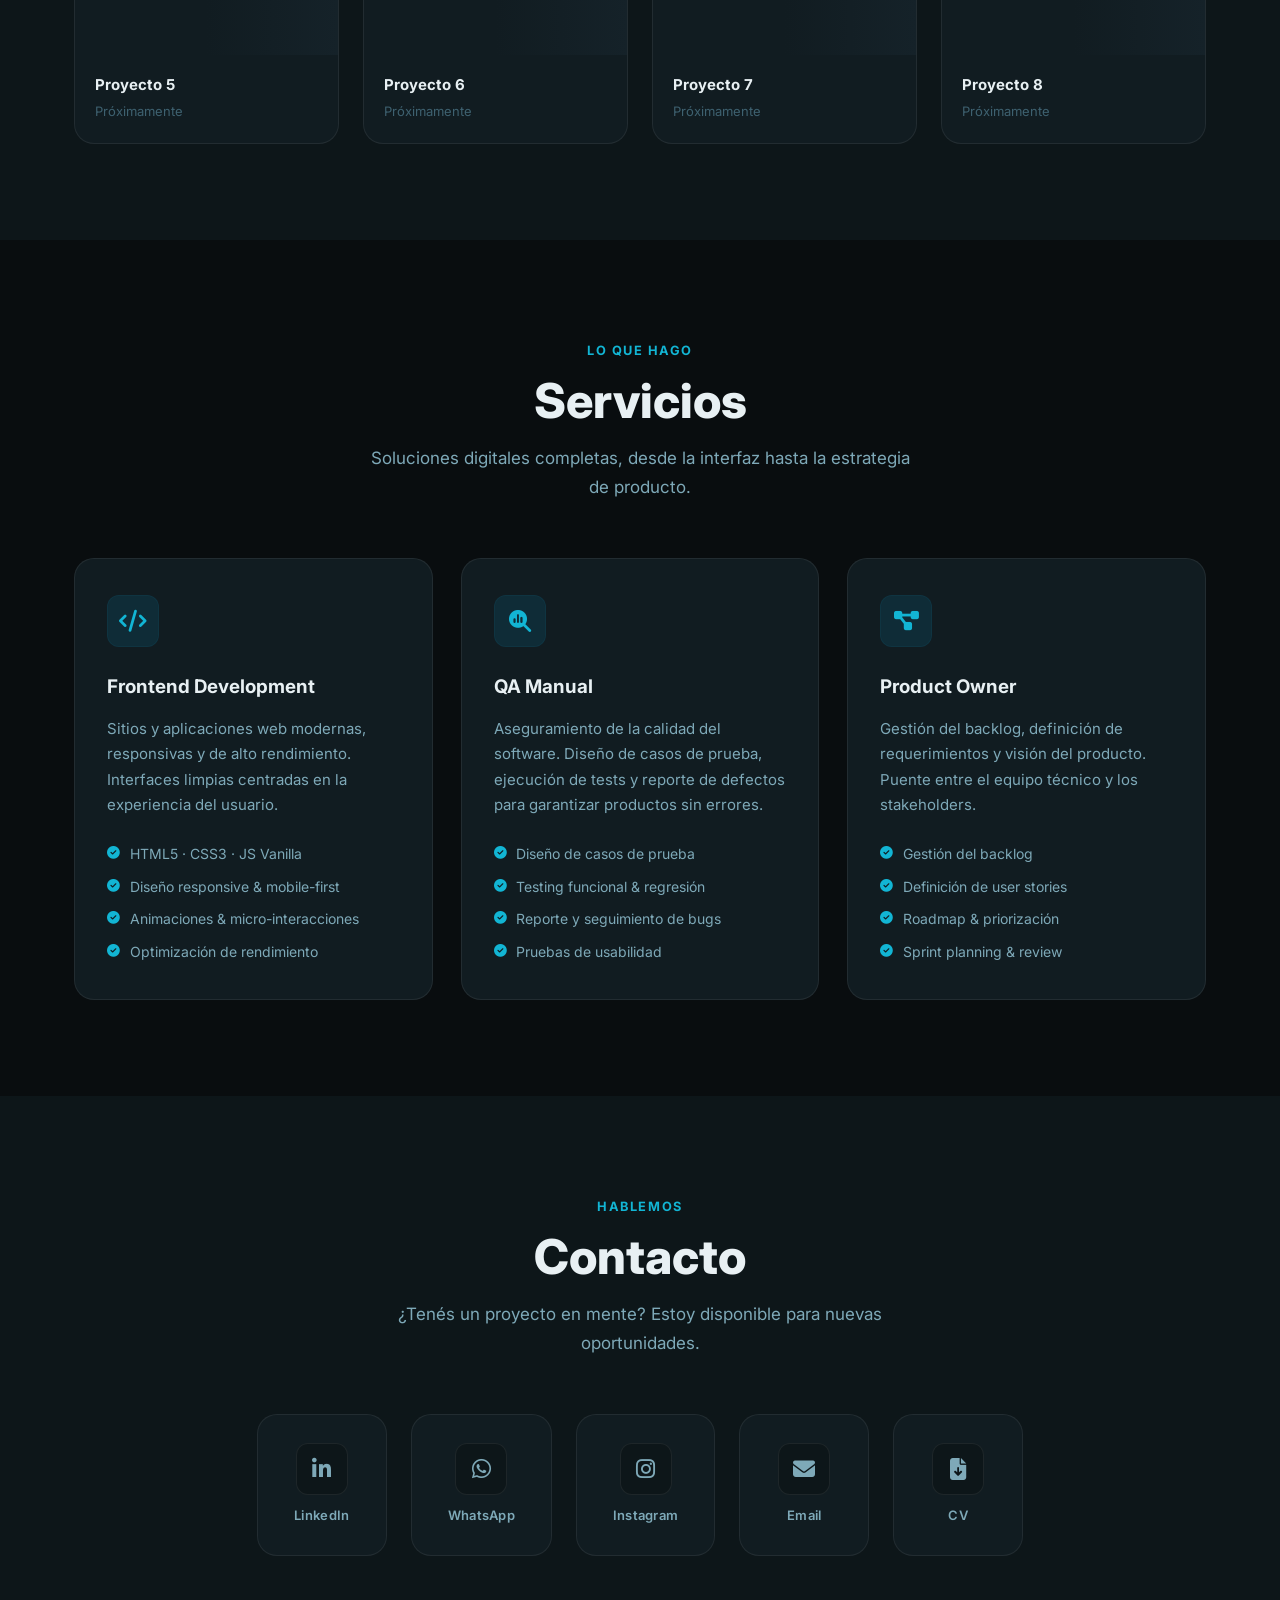
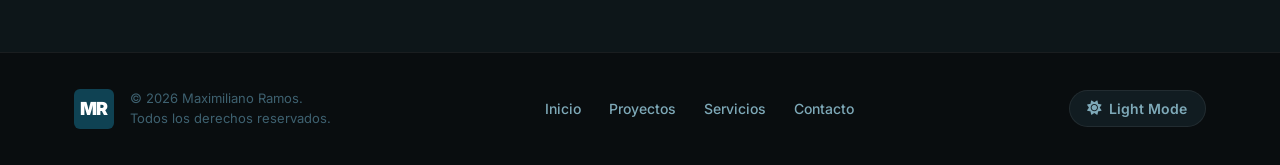
==== commit 55e2a2ec: "changes in hamburguer menu mobile" ====
--- a/index.html
+++ b/index.html
@@ -27,10 +27,23 @@
       <a href="#inicio" class="navbar__brand" aria-label="Inicio">MR</a>
 
       <nav class="navbar__nav" id="navMenu" role="navigation" aria-label="Navegación principal">
-        <a href="#inicio">Inicio</a>
-        <a href="#proyectos">Proyectos</a>
-        <a href="#servicios">Servicios</a>
-        <a href="#contacto">Contacto</a>
+        <div class="mobile-nav__header">
+          <span class="mobile-nav__brand">MR</span>
+          <button class="mobile-nav__close" id="navClose" aria-label="Cerrar menú">
+            <i class="fa-solid fa-xmark" aria-hidden="true"></i>
+          </button>
+        </div>
+        <div class="mobile-nav__links">
+          <a href="#inicio"><i class="fa-solid fa-house" aria-hidden="true"></i> Inicio</a>
+          <a href="#proyectos"><i class="fa-solid fa-folder-open" aria-hidden="true"></i> Proyectos</a>
+          <a href="#servicios"><i class="fa-solid fa-briefcase" aria-hidden="true"></i> Servicios</a>
+          <a href="#contacto"><i class="fa-solid fa-envelope" aria-hidden="true"></i> Contacto</a>
+        </div>
+        <div class="mobile-nav__footer">
+          <a href="https://www.linkedin.com/in/maximiliano-ramos1997/" target="_blank" rel="noopener noreferrer" aria-label="LinkedIn"><i class="fa-brands fa-linkedin-in"></i></a>
+          <a href="https://wa.me/59899853433" target="_blank" rel="noopener noreferrer" aria-label="WhatsApp"><i class="fa-brands fa-whatsapp"></i></a>
+          <a href="https://www.instagram.com/maxiramosss/" target="_blank" rel="noopener noreferrer" aria-label="Instagram"><i class="fa-brands fa-instagram"></i></a>
+        </div>
       </nav>
 
       <button
--- a/css/styles.css
+++ b/css/styles.css
@@ -328,11 +328,13 @@
   background: rgba(0, 0, 0, 0.6);
   z-index: 999;
   opacity: 0;
+  pointer-events: none;
   transition: opacity var(--transition);
 }
 
 .nav-overlay.active {
   opacity: 1;
+  pointer-events: auto;
 }
 
 /* ══════════════════════════════════════════════════════════
@@ -499,6 +501,33 @@
   display: flex;
   gap: 1rem;
   flex-wrap: wrap;
+}
+
+/* ── Light mode: hero text always stays light (bg is always dark video) ── */
+[data-theme="light"] .hero__greeting {
+  color: rgba(255, 255, 255, 0.7);
+}
+
+[data-theme="light"] .hero__name {
+  color: #ffffff;
+}
+
+[data-theme="light"] .hero__desc {
+  color: rgba(255, 255, 255, 0.72);
+}
+
+[data-theme="light"] .role-text {
+  color: #ffffff;
+}
+
+[data-theme="light"] .btn--outline {
+  color: rgba(255, 255, 255, 0.85);
+  border-color: rgba(255, 255, 255, 0.35);
+}
+
+[data-theme="light"] .btn--outline:hover {
+  color: #ffffff;
+  border-color: var(--accent);
 }
 
 /* Scroll hint */
@@ -960,40 +989,178 @@
 /* ── Mobile ── */
 @media (max-width: 768px) {
 
-  /* Navbar */
+  /* Navbar drawer */
   .navbar__nav {
     position: fixed;
     top: 0;
     right: 0;
     bottom: 0;
-    width: min(300px, 80vw);
-    background: var(--bg-surface);
-    border-left: 1px solid var(--border);
+    width: min(300px, 82vw);
+    background: #0a1318;
+    border-left: 1px solid rgba(255, 255, 255, 0.08);
     flex-direction: column;
-    align-items: flex-start;
-    justify-content: center;
-    padding: 2rem 1.5rem;
-    gap: 0.5rem;
+    align-items: stretch;
+    justify-content: flex-start;
+    padding: 0;
+    gap: 0;
     z-index: 1001;
     transform: translateX(100%);
-    transition: transform 0.3s ease;
+    transition: transform 0.32s cubic-bezier(0.4, 0, 0.2, 1);
+    box-shadow: -8px 0 40px rgba(0, 0, 0, 0.5);
+  }
+
+  [data-theme="light"] .navbar__nav {
+    background: #ffffff;
+    border-left: 1px solid rgba(0, 0, 0, 0.08);
+    box-shadow: -8px 0 40px rgba(0, 0, 0, 0.15);
   }
 
   .navbar__nav.open {
     transform: translateX(0);
   }
 
+  /* Mobile drawer header */
+  .mobile-nav__header {
+    display: flex;
+    align-items: center;
+    justify-content: space-between;
+    padding: 1.125rem 1.25rem;
+    border-bottom: 1px solid rgba(255, 255, 255, 0.07);
+    flex-shrink: 0;
+  }
+
+  [data-theme="light"] .mobile-nav__header {
+    border-bottom: 1px solid rgba(0, 0, 0, 0.07);
+  }
+
+  .mobile-nav__brand {
+    font-size: 1.125rem;
+    font-weight: 900;
+    letter-spacing: -0.03em;
+    color: #ffffff;
+    background: var(--primary);
+    width: 38px;
+    height: 38px;
+    display: grid;
+    place-items: center;
+    border-radius: var(--radius-sm);
+  }
+
+  .mobile-nav__close {
+    width: 36px;
+    height: 36px;
+    display: grid;
+    place-items: center;
+    border-radius: var(--radius-sm);
+    color: rgba(255, 255, 255, 0.6);
+    font-size: 1.2rem;
+    background: rgba(255, 255, 255, 0.06);
+    transition: background var(--transition), color var(--transition);
+  }
+
+  [data-theme="light"] .mobile-nav__close {
+    color: var(--text-secondary);
+    background: rgba(0, 0, 0, 0.05);
+  }
+
+  .mobile-nav__close:hover {
+    background: rgba(255, 255, 255, 0.12);
+    color: #ffffff;
+  }
+
+  [data-theme="light"] .mobile-nav__close:hover {
+    background: rgba(0, 0, 0, 0.08);
+    color: var(--text-primary);
+  }
+
+  /* Links block */
+  .mobile-nav__links {
+    flex: 1;
+    display: flex;
+    flex-direction: column;
+    padding: 1rem 0.75rem;
+    gap: 0.25rem;
+    overflow-y: auto;
+  }
+
   .navbar__nav a {
+    display: flex;
+    align-items: center;
+    gap: 0.875rem;
     width: 100%;
-    padding: 0.75rem 1rem;
-    font-size: 1.0625rem;
-    color: var(--text-primary);
+    padding: 0.875rem 1rem;
+    font-size: 1rem;
+    font-weight: 600;
+    color: rgba(255, 255, 255, 0.75);
+    border-radius: var(--radius-md);
+    transition: background var(--transition), color var(--transition);
+  }
+
+  [data-theme="light"] .navbar__nav a {
+    color: var(--text-secondary);
+  }
+
+  .navbar__nav a i {
+    width: 18px;
+    text-align: center;
+    font-size: 0.9rem;
+    color: var(--text-muted);
+    transition: color var(--transition);
+    flex-shrink: 0;
+  }
+
+  .navbar__nav a:hover {
+    background: rgba(255, 255, 255, 0.07);
+    color: #ffffff;
+  }
+
+  [data-theme="light"] .navbar__nav a:hover {
+    background: rgba(15, 66, 83, 0.07);
+    color: var(--primary);
+  }
+
+  .navbar__nav a:hover i {
+    color: var(--accent);
+  }
+
+  /* Social footer */
+  .mobile-nav__footer {
+    display: flex;
+    align-items: center;
+    justify-content: center;
+    gap: 0.75rem;
+    padding: 1.25rem;
+    border-top: 1px solid rgba(255, 255, 255, 0.07);
+    flex-shrink: 0;
+  }
+
+  [data-theme="light"] .mobile-nav__footer {
+    border-top: 1px solid rgba(0, 0, 0, 0.07);
+  }
+
+  .mobile-nav__footer a {
+    width: 38px;
+    height: 38px;
+    display: grid;
+    place-items: center;
     border-radius: var(--radius-sm);
-  }
-
-  .navbar__nav a:hover {
-    background-color: var(--bg-card);
-    color: var(--accent);
+    color: rgba(255, 255, 255, 0.5);
+    font-size: 1rem;
+    background: rgba(255, 255, 255, 0.05);
+    border: 1px solid rgba(255, 255, 255, 0.07);
+    transition: background var(--transition), color var(--transition), border-color var(--transition);
+  }
+
+  [data-theme="light"] .mobile-nav__footer a {
+    color: var(--text-muted);
+    background: rgba(0, 0, 0, 0.04);
+    border-color: rgba(0, 0, 0, 0.07);
+  }
+
+  .mobile-nav__footer a:hover {
+    background: var(--primary);
+    color: #ffffff;
+    border-color: var(--primary-light);
   }
 
   .nav-overlay {
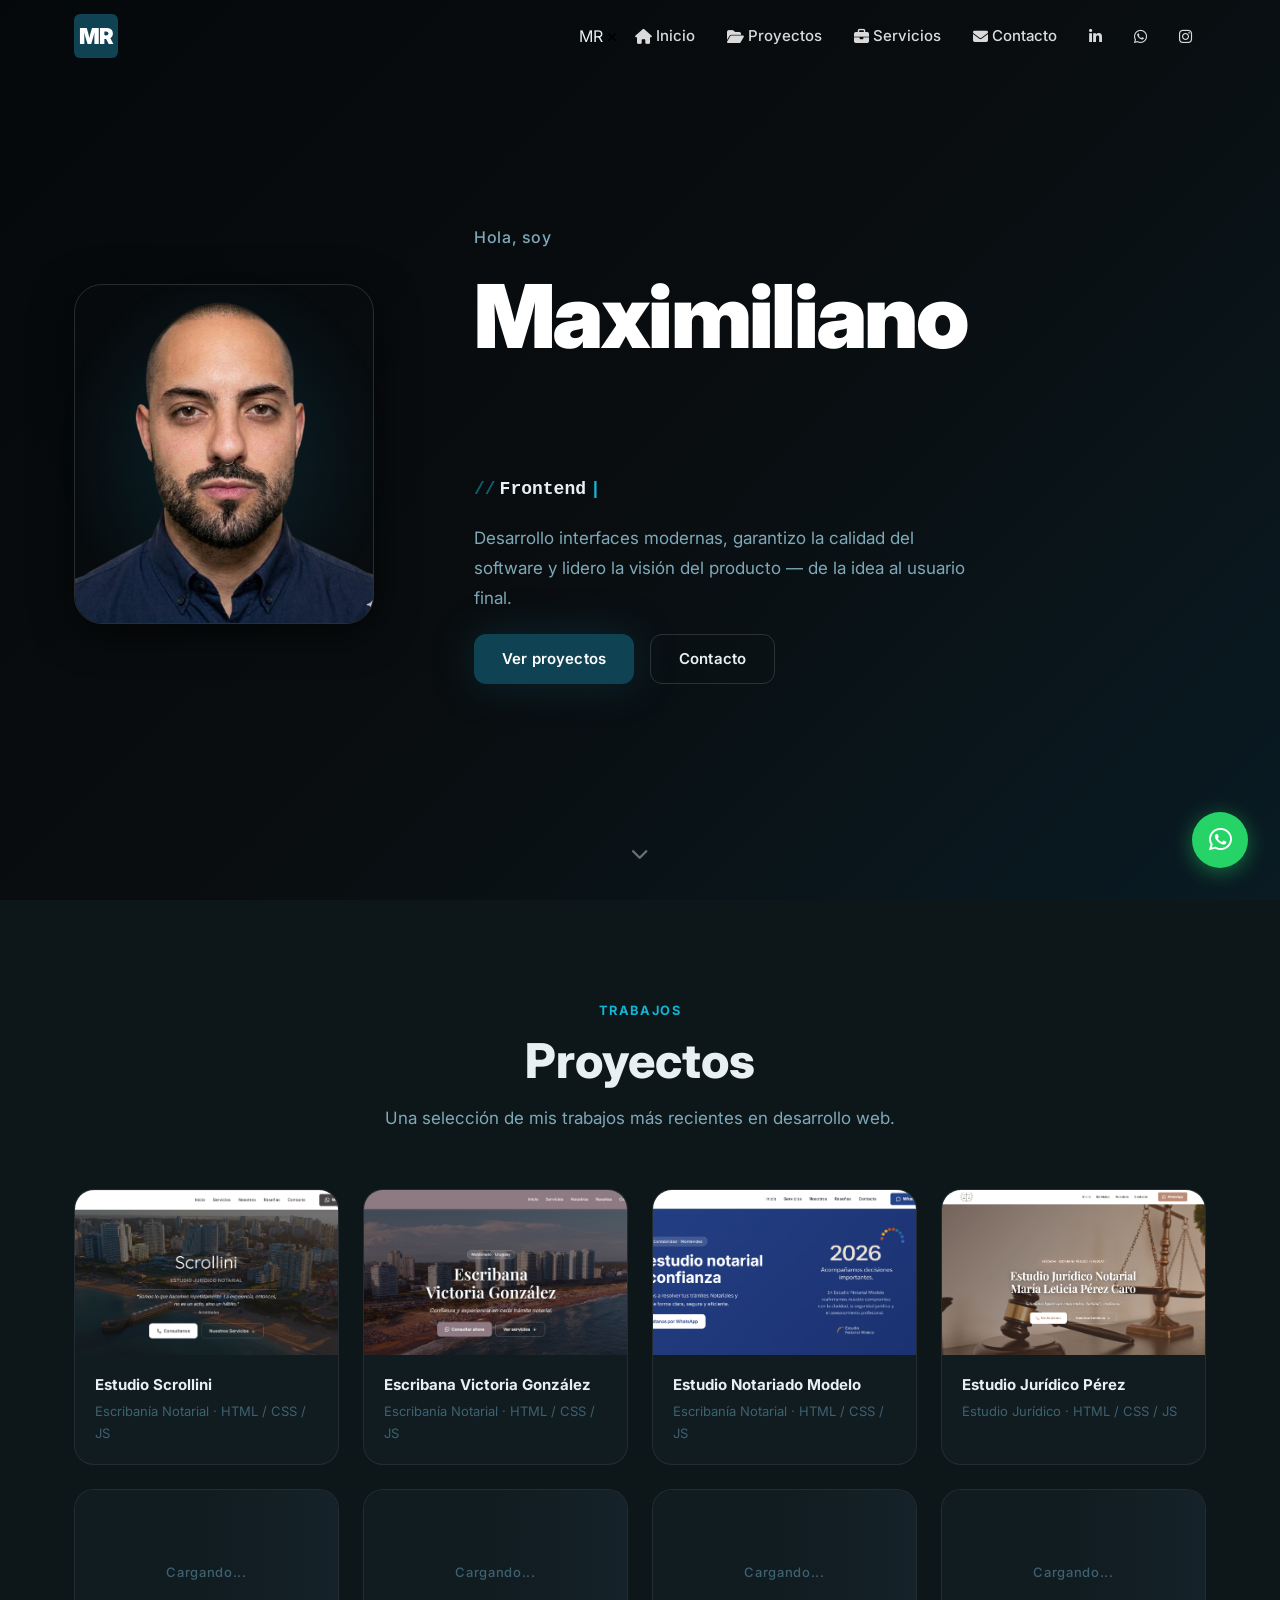
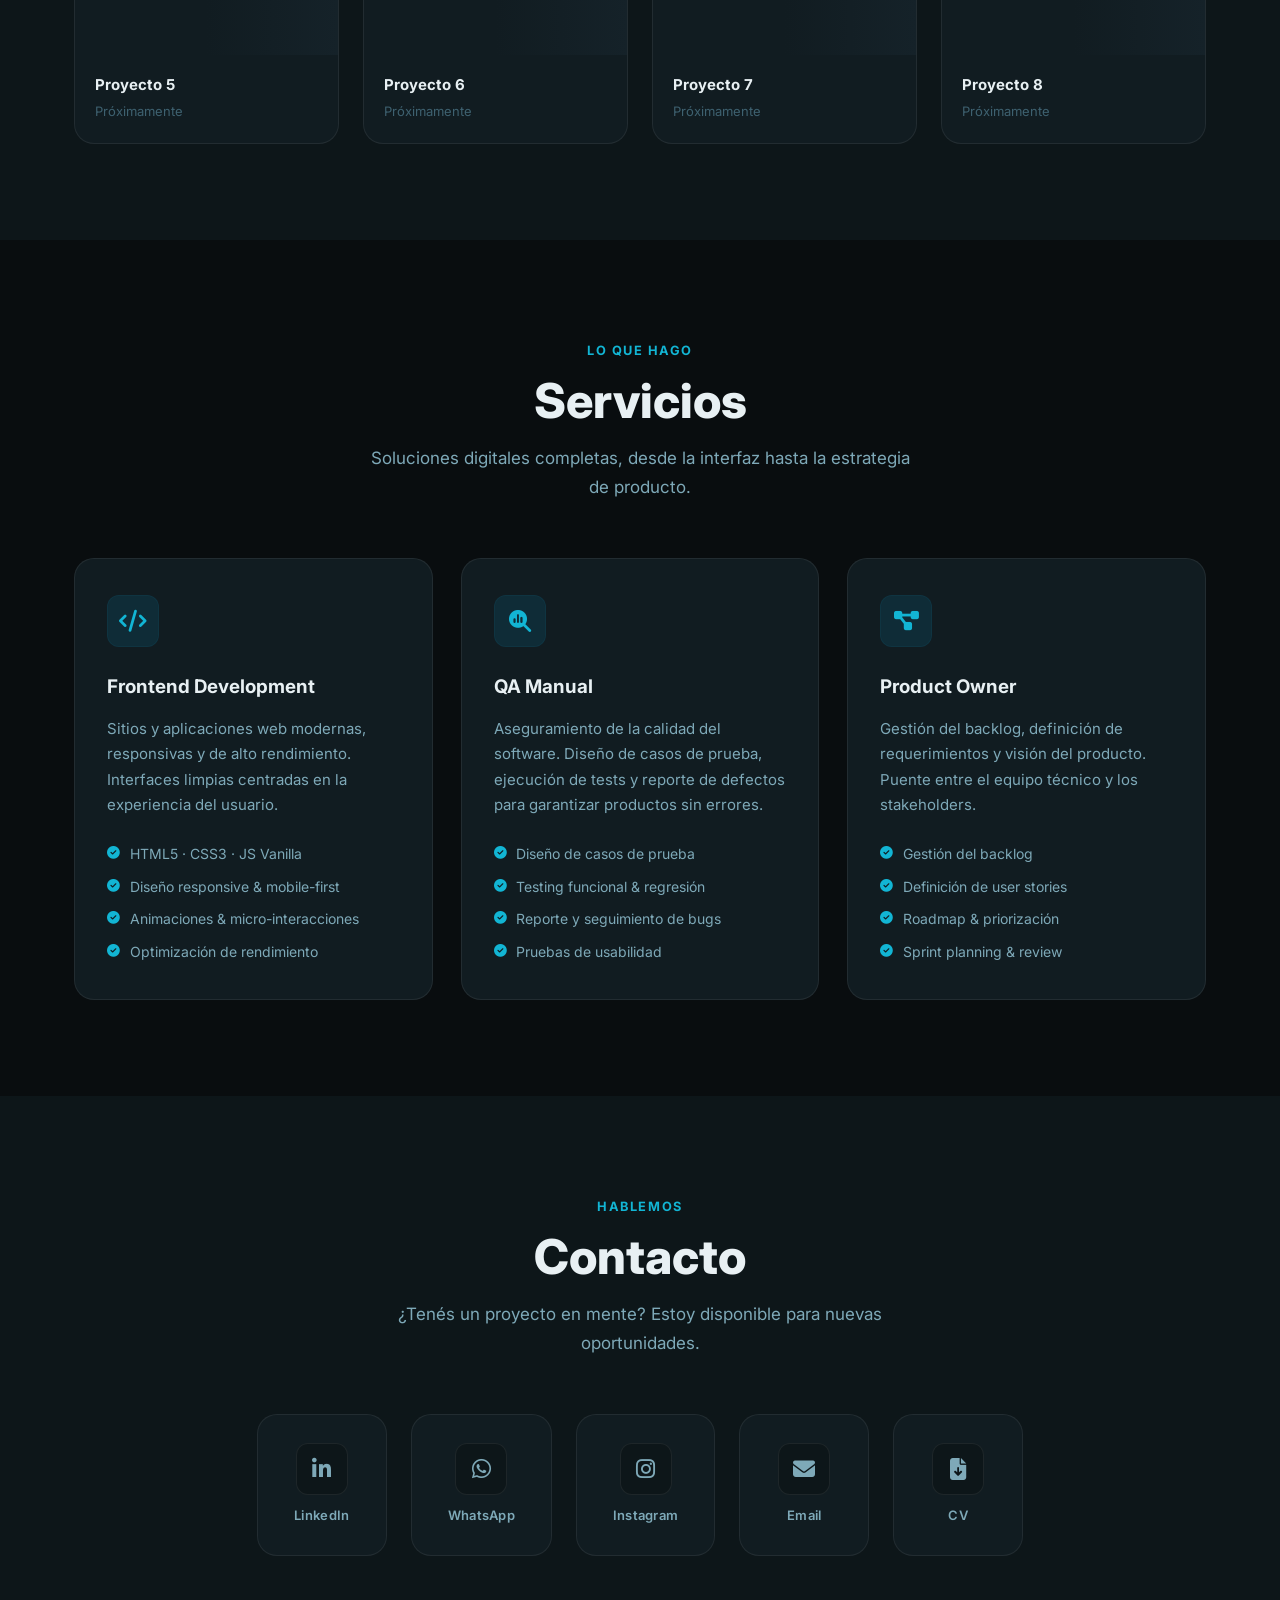
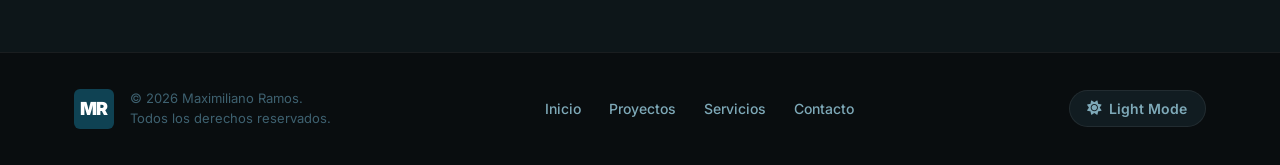
==== commit d6532add: "changes: add new proyect and change favicon" ====
--- a/index.html
+++ b/index.html
@@ -13,6 +13,8 @@
 
   <!-- Font Awesome -->
   <link rel="stylesheet" href="https://cdnjs.cloudflare.com/ajax/libs/font-awesome/6.5.1/css/all.min.css" crossorigin="anonymous" referrerpolicy="no-referrer" />
+
+  <link rel="icon" type="image/svg+xml" href="img/favicon.svg" />
 
   <link rel="stylesheet" href="css/styles.css" />
 </head>
@@ -164,16 +166,19 @@
             </div>
           </a>
 
-          <!-- Placeholders 4–8 -->
-          <div class="card card--placeholder fade-in">
-            <div class="card__img-wrap card__img--empty">
-              <span class="card__loading-text">Cargando...</span>
-            </div>
-            <div class="card__body">
-              <h3 class="card__title">Proyecto 4</h3>
-              <p class="card__sub">Próximamente</p>
-            </div>
-          </div>
+          <!-- Proyecto 4 -->
+          <a href="https://estudiojuridicomarialeticiaperez.netlify.app/" target="_blank" rel="noopener noreferrer" class="card fade-in" aria-label="Ver proyecto Estudio Jurídico María Leticia Pérez">
+            <div class="card__img-wrap">
+              <img src="img/Proyecto4.png" alt="Estudio Jurídico María Leticia Pérez" class="card__img" loading="lazy" />
+              <div class="card__overlay" aria-hidden="true">
+                <i class="fa-solid fa-arrow-up-right-from-square"></i>
+              </div>
+            </div>
+            <div class="card__body">
+              <h3 class="card__title">Estudio Jurídico Pérez</h3>
+              <p class="card__sub">Estudio Jurídico · HTML / CSS / JS</p>
+            </div>
+          </a>
 
           <div class="card card--placeholder fade-in">
             <div class="card__img-wrap card__img--empty">
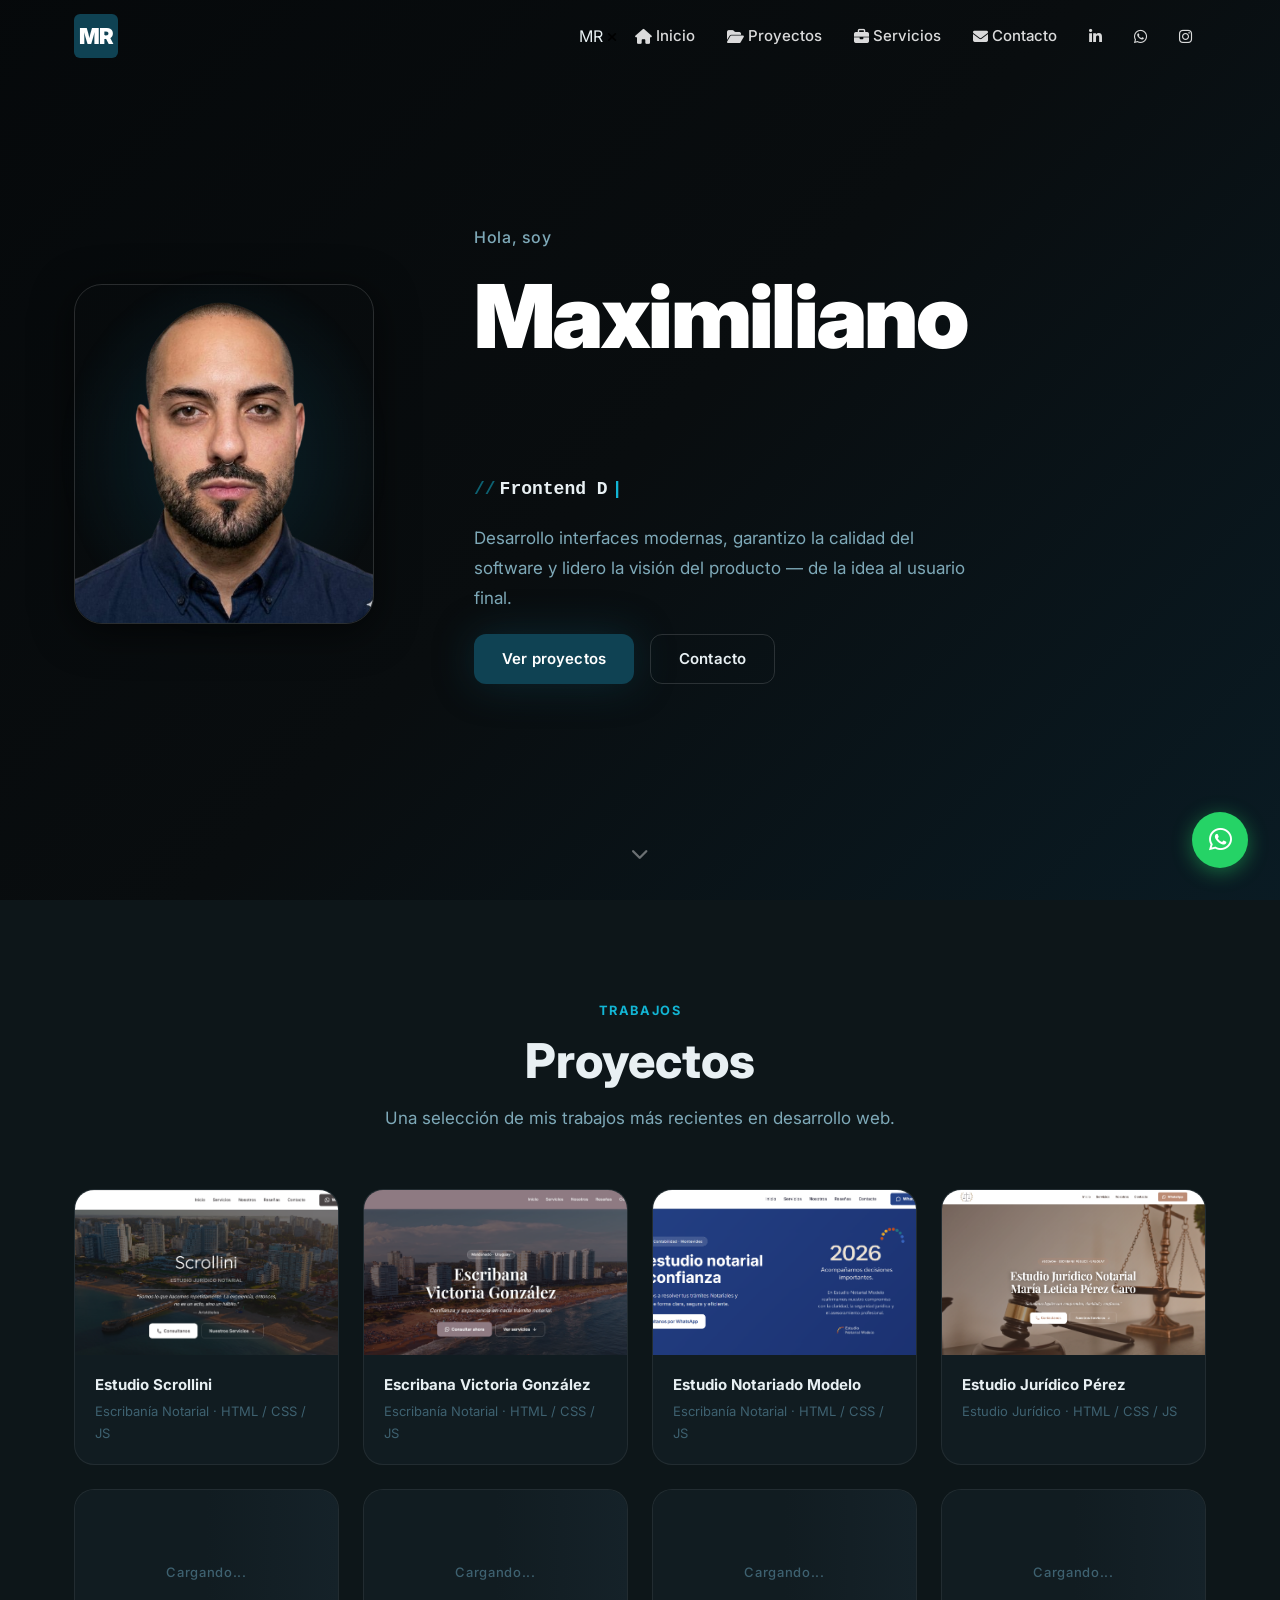
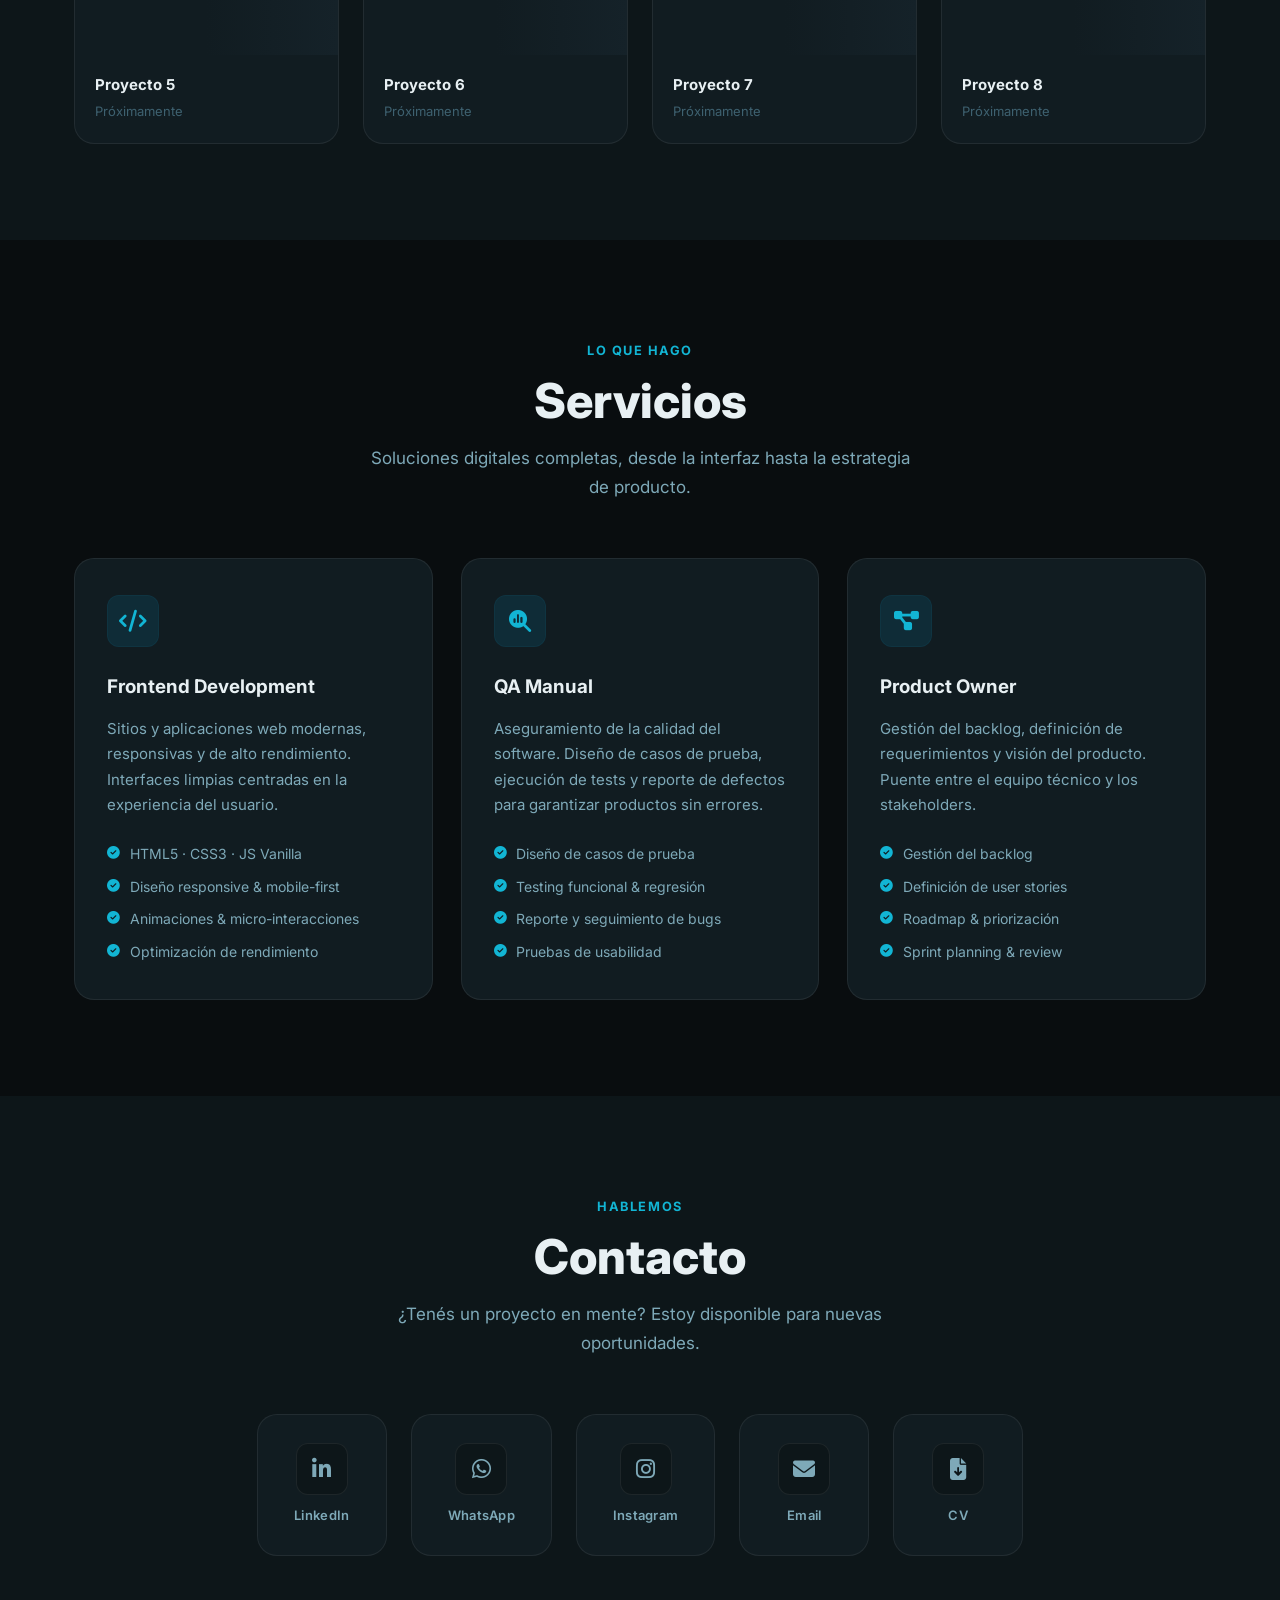
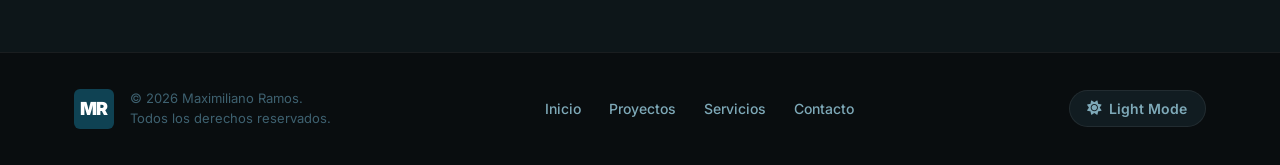
==== commit 37025925: "changes, url link in proyect 2" ====
--- a/index.html
+++ b/index.html
@@ -139,7 +139,7 @@
           </a>
 
           <!-- Proyecto 2 -->
-          <a href="https://escvictoriagonzalez.netlify.app/" target="_blank" rel="noopener noreferrer" class="card fade-in" aria-label="Ver proyecto Escribana Victoria González">
+          <a href="https://escribanavictoriagonzalez.com/" target="_blank" rel="noopener noreferrer" class="card fade-in" aria-label="Ver proyecto Escribana Victoria González">
             <div class="card__img-wrap">
               <img src="img/proyecto2.png" alt="Escribana Victoria González" class="card__img" loading="lazy" />
               <div class="card__overlay" aria-hidden="true">
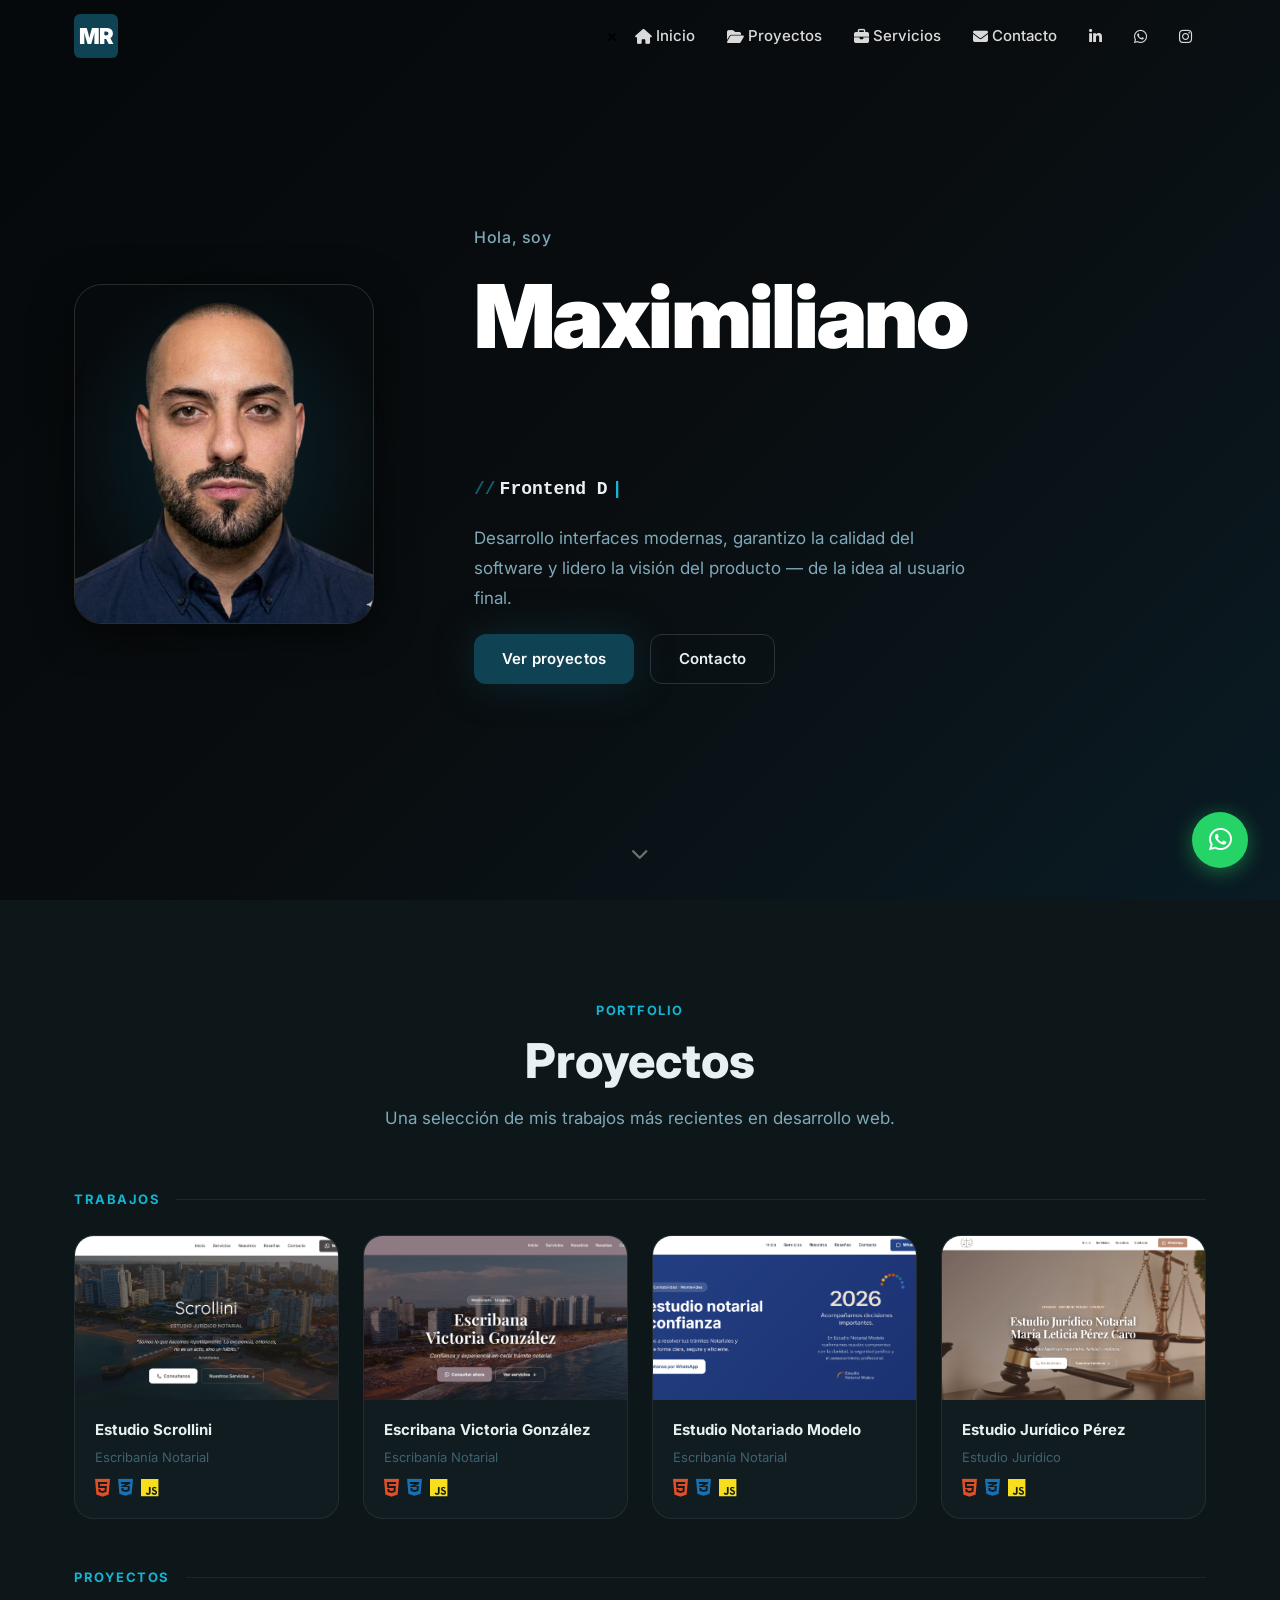
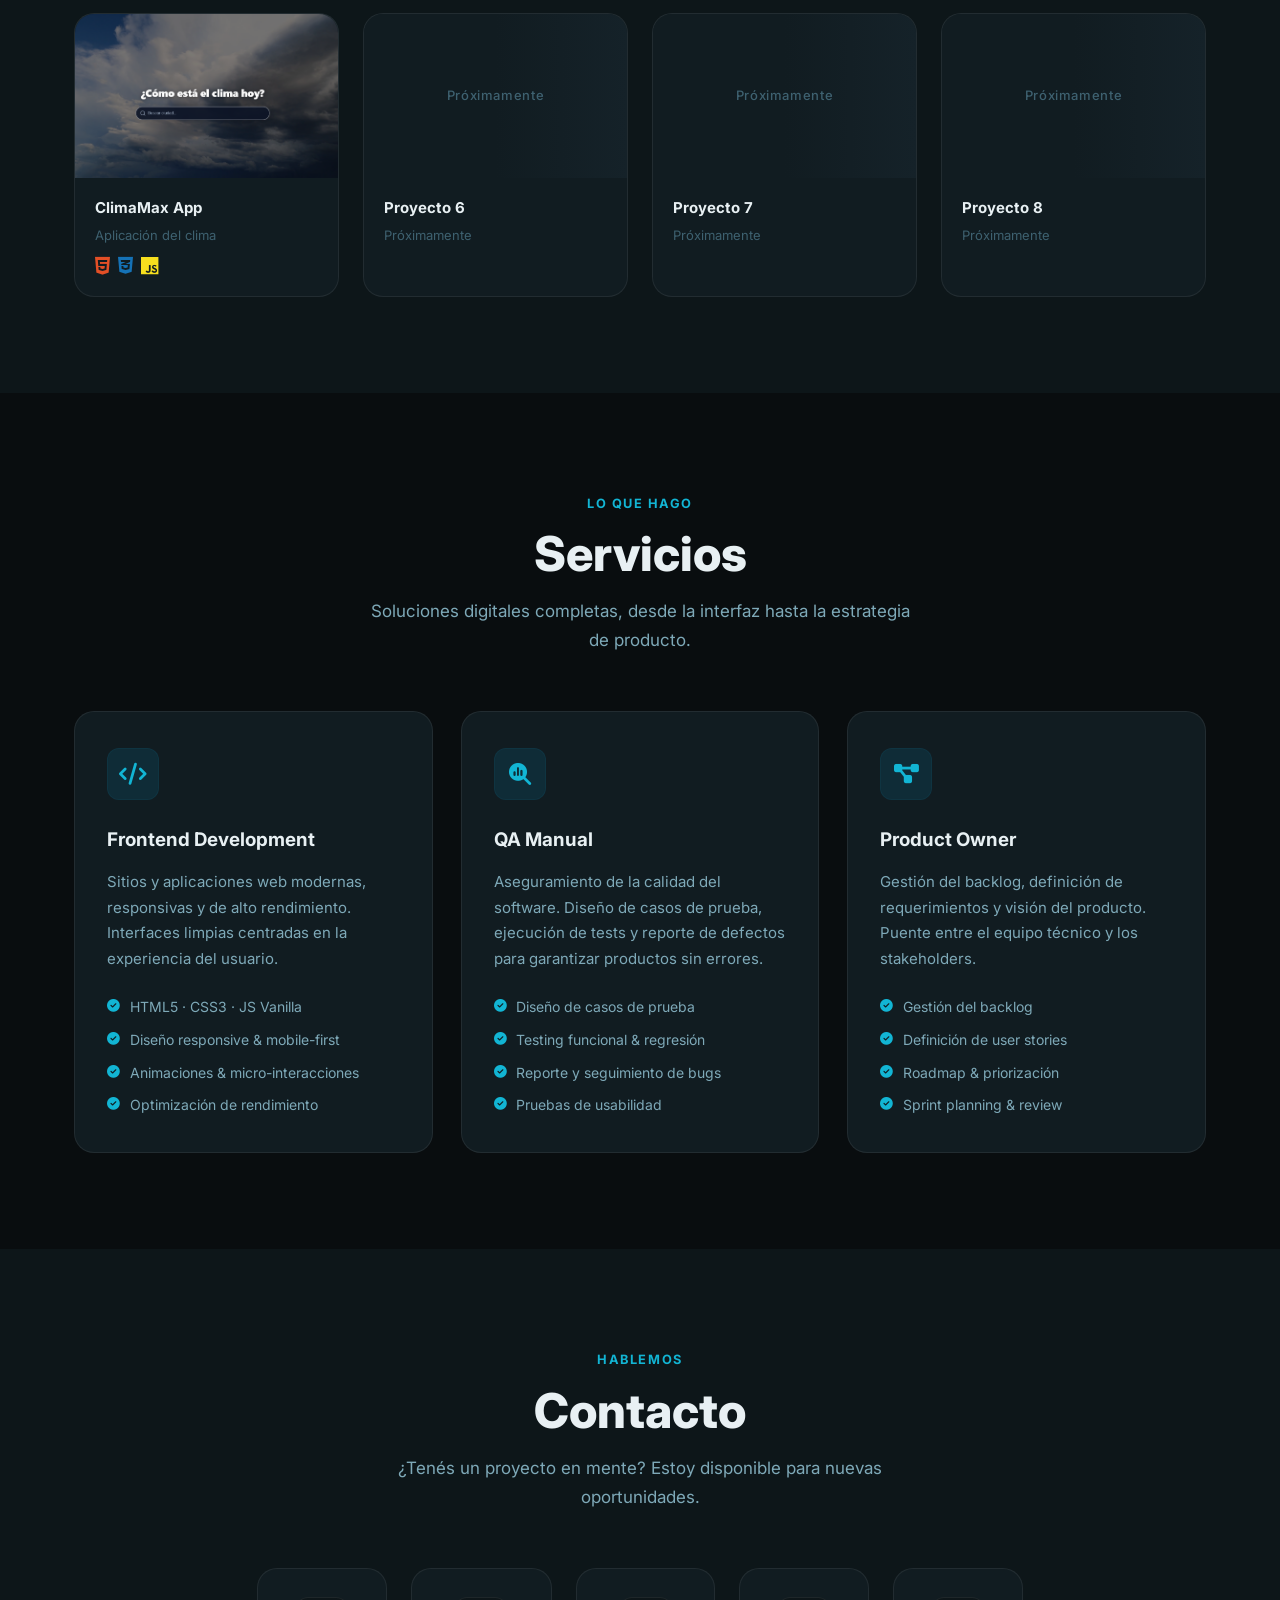
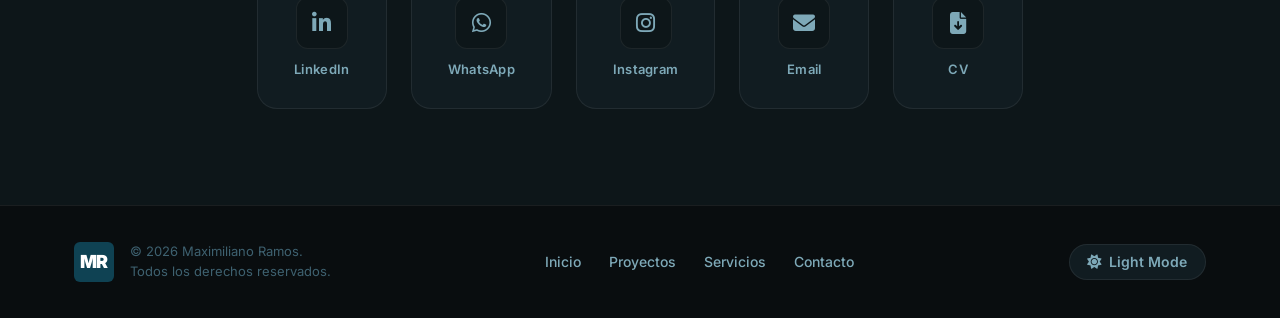
==== commit 6c845fad: "add new clima proyect" ====
--- a/index.html
+++ b/index.html
@@ -30,7 +30,6 @@
 
       <nav class="navbar__nav" id="navMenu" role="navigation" aria-label="Navegación principal">
         <div class="mobile-nav__header">
-          <span class="mobile-nav__brand">MR</span>
           <button class="mobile-nav__close" id="navClose" aria-label="Cerrar menú">
             <i class="fa-solid fa-xmark" aria-hidden="true"></i>
           </button>
@@ -117,9 +116,14 @@
       <div class="container">
 
         <div class="section__header fade-in">
-          <span class="section__tag">Trabajos</span>
+          <span class="section__tag">Portfolio</span>
           <h2 class="section__title">Proyectos</h2>
           <p class="section__subtitle">Una selección de mis trabajos más recientes en desarrollo web.</p>
+        </div>
+
+        <!-- ── Categoría: Trabajos ── -->
+        <div class="cards-category fade-in">
+          <h3 class="cards-category__title">Trabajos</h3>
         </div>
 
         <div class="cards-grid">
@@ -134,7 +138,12 @@
             </div>
             <div class="card__body">
               <h3 class="card__title">Estudio Scrollini</h3>
-              <p class="card__sub">Escribanía Notarial · HTML / CSS / JS</p>
+              <p class="card__sub">Escribanía Notarial</p>
+              <div class="card__tech">
+                <i class="fa-brands fa-html5" title="HTML5"></i>
+                <i class="fa-brands fa-css3-alt" title="CSS3"></i>
+                <i class="fa-brands fa-js" title="JavaScript"></i>
+              </div>
             </div>
           </a>
 
@@ -148,7 +157,12 @@
             </div>
             <div class="card__body">
               <h3 class="card__title">Escribana Victoria González</h3>
-              <p class="card__sub">Escribanía Notarial · HTML / CSS / JS</p>
+              <p class="card__sub">Escribanía Notarial</p>
+              <div class="card__tech">
+                <i class="fa-brands fa-html5" title="HTML5"></i>
+                <i class="fa-brands fa-css3-alt" title="CSS3"></i>
+                <i class="fa-brands fa-js" title="JavaScript"></i>
+              </div>
             </div>
           </a>
 
@@ -162,7 +176,12 @@
             </div>
             <div class="card__body">
               <h3 class="card__title">Estudio Notariado Modelo</h3>
-              <p class="card__sub">Escribanía Notarial · HTML / CSS / JS</p>
+              <p class="card__sub">Escribanía Notarial</p>
+              <div class="card__tech">
+                <i class="fa-brands fa-html5" title="HTML5"></i>
+                <i class="fa-brands fa-css3-alt" title="CSS3"></i>
+                <i class="fa-brands fa-js" title="JavaScript"></i>
+              </div>
             </div>
           </a>
 
@@ -176,43 +195,66 @@
             </div>
             <div class="card__body">
               <h3 class="card__title">Estudio Jurídico Pérez</h3>
-              <p class="card__sub">Estudio Jurídico · HTML / CSS / JS</p>
+              <p class="card__sub">Estudio Jurídico</p>
+              <div class="card__tech">
+                <i class="fa-brands fa-html5" title="HTML5"></i>
+                <i class="fa-brands fa-css3-alt" title="CSS3"></i>
+                <i class="fa-brands fa-js" title="JavaScript"></i>
+              </div>
+            </div>
+          </a>
+
+        </div>
+
+        <!-- ── Categoría: Proyectos ── -->
+        <div class="cards-category fade-in">
+          <h3 class="cards-category__title">Proyectos</h3>
+        </div>
+
+        <div class="cards-grid">
+
+          <!-- Proyecto 5 -->
+          <a href="https://climamaxapp.netlify.app/" target="_blank" rel="noopener noreferrer" class="card fade-in" aria-label="Ver proyecto ClimaMax App">
+            <div class="card__img-wrap">
+              <img src="img/Proyecto5.png" alt="ClimaMax App" class="card__img" loading="lazy" />
+              <div class="card__overlay" aria-hidden="true">
+                <i class="fa-solid fa-arrow-up-right-from-square"></i>
+              </div>
+            </div>
+            <div class="card__body">
+              <h3 class="card__title">ClimaMax App</h3>
+              <p class="card__sub">Aplicación del clima</p>
+              <div class="card__tech">
+                <i class="fa-brands fa-html5" title="HTML5"></i>
+                <i class="fa-brands fa-css3-alt" title="CSS3"></i>
+                <i class="fa-brands fa-js" title="JavaScript"></i>
+              </div>
             </div>
           </a>
 
           <div class="card card--placeholder fade-in">
             <div class="card__img-wrap card__img--empty">
-              <span class="card__loading-text">Cargando...</span>
-            </div>
-            <div class="card__body">
-              <h3 class="card__title">Proyecto 5</h3>
+              <span class="card__loading-text">Próximamente</span>
+            </div>
+            <div class="card__body">
+              <h3 class="card__title">Proyecto 6</h3>
               <p class="card__sub">Próximamente</p>
             </div>
           </div>
 
           <div class="card card--placeholder fade-in">
             <div class="card__img-wrap card__img--empty">
-              <span class="card__loading-text">Cargando...</span>
-            </div>
-            <div class="card__body">
-              <h3 class="card__title">Proyecto 6</h3>
+              <span class="card__loading-text">Próximamente</span>
+            </div>
+            <div class="card__body">
+              <h3 class="card__title">Proyecto 7</h3>
               <p class="card__sub">Próximamente</p>
             </div>
           </div>
 
           <div class="card card--placeholder fade-in">
             <div class="card__img-wrap card__img--empty">
-              <span class="card__loading-text">Cargando...</span>
-            </div>
-            <div class="card__body">
-              <h3 class="card__title">Proyecto 7</h3>
-              <p class="card__sub">Próximamente</p>
-            </div>
-          </div>
-
-          <div class="card card--placeholder fade-in">
-            <div class="card__img-wrap card__img--empty">
-              <span class="card__loading-text">Cargando...</span>
+              <span class="card__loading-text">Próximamente</span>
             </div>
             <div class="card__body">
               <h3 class="card__title">Proyecto 8</h3>
--- a/css/styles.css
+++ b/css/styles.css
@@ -554,6 +554,34 @@
   background-color: var(--bg-surface);
 }
 
+.cards-category {
+  display: flex;
+  align-items: center;
+  gap: 1rem;
+  margin-top: 0;
+  margin-bottom: 1.5rem;
+}
+
+.cards-grid + .cards-category {
+  margin-top: 3rem;
+}
+
+.cards-category__title {
+  font-size: 0.8125rem;
+  font-weight: 700;
+  color: var(--accent);
+  text-transform: uppercase;
+  letter-spacing: 0.12em;
+  white-space: nowrap;
+}
+
+.cards-category::after {
+  content: '';
+  flex: 1;
+  height: 1px;
+  background: var(--border);
+}
+
 .cards-grid {
   display: grid;
   grid-template-columns: repeat(4, 1fr);
@@ -652,7 +680,19 @@
 .card__sub {
   font-size: 0.8125rem;
   color: var(--text-muted);
-}
+  margin-bottom: 0.625rem;
+}
+
+.card__tech {
+  display: flex;
+  align-items: center;
+  gap: 0.5rem;
+  font-size: 1.25rem;
+}
+
+.card__tech .fa-html5   { color: #E34F26; }
+.card__tech .fa-css3-alt { color: #1572B6; }
+.card__tech .fa-js       { color: #F7DF1E; }
 
 /* ══════════════════════════════════════════════════════════
    SERVICIOS
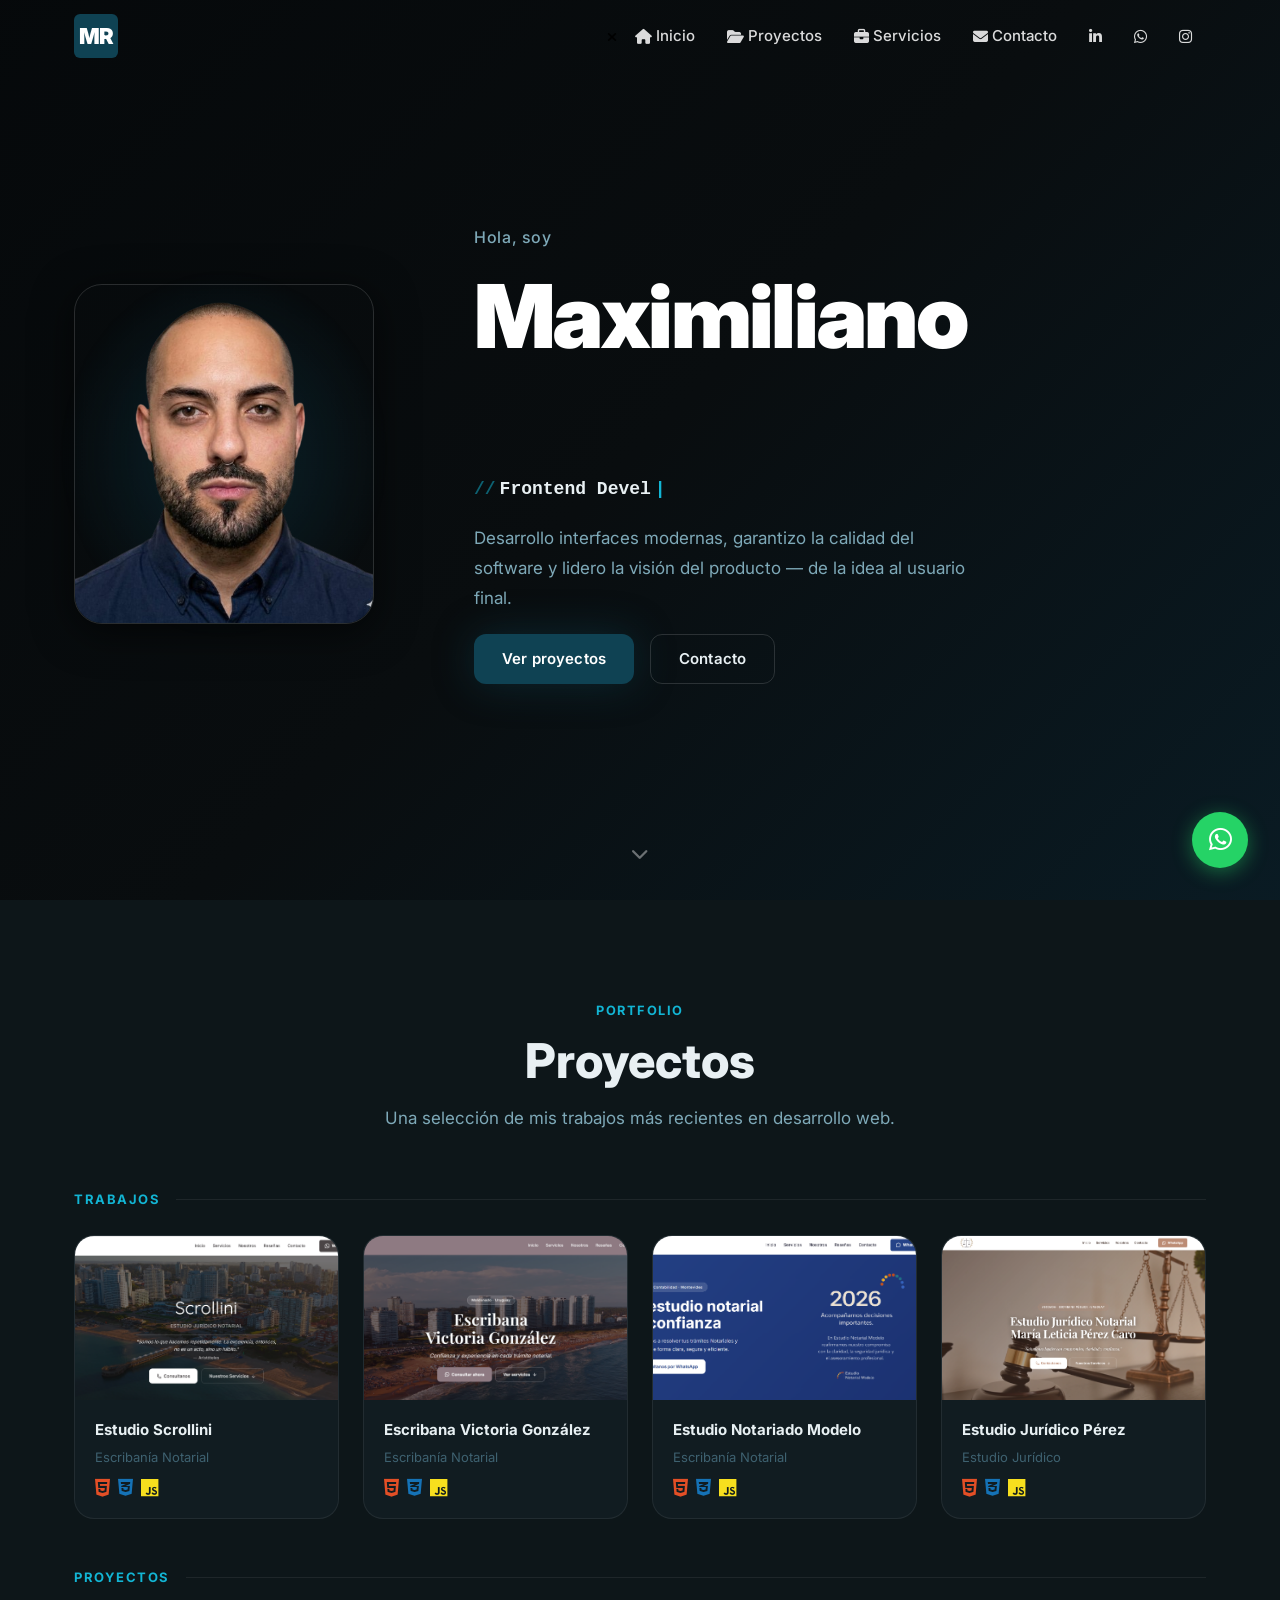
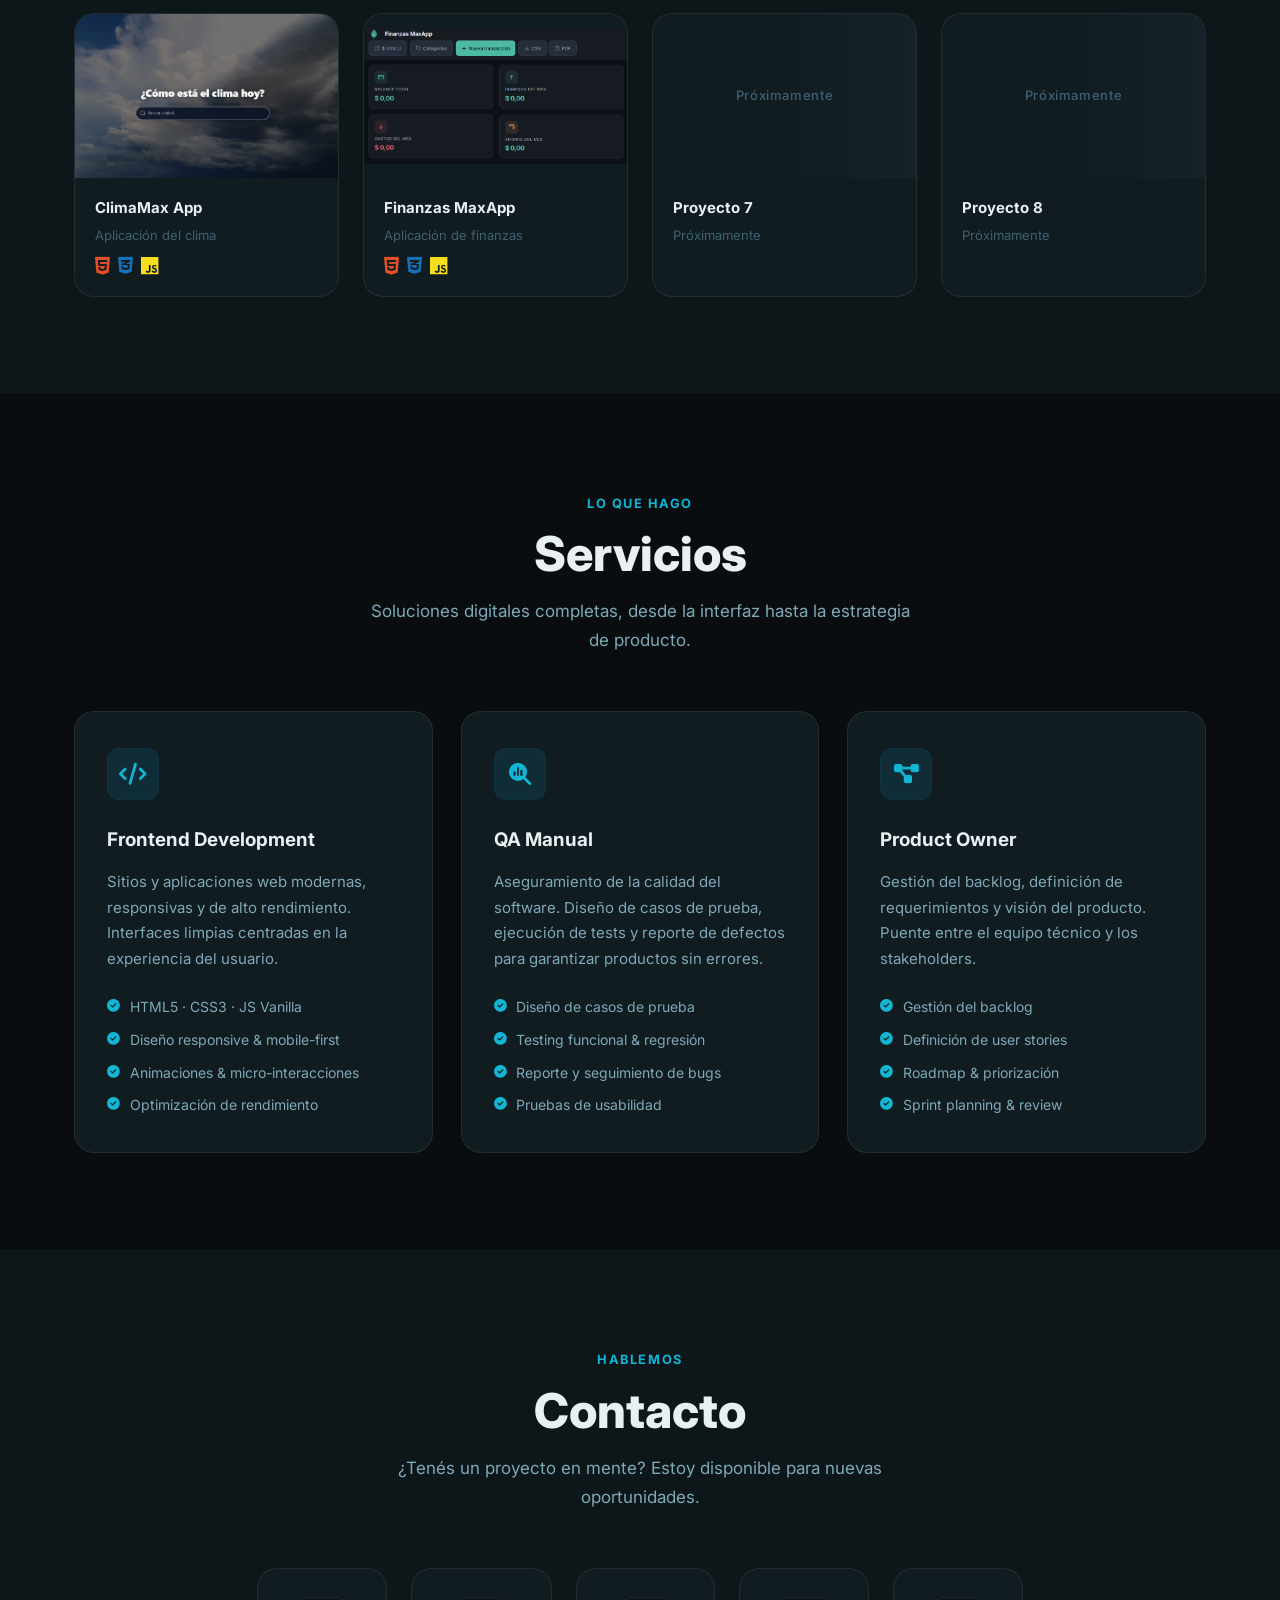
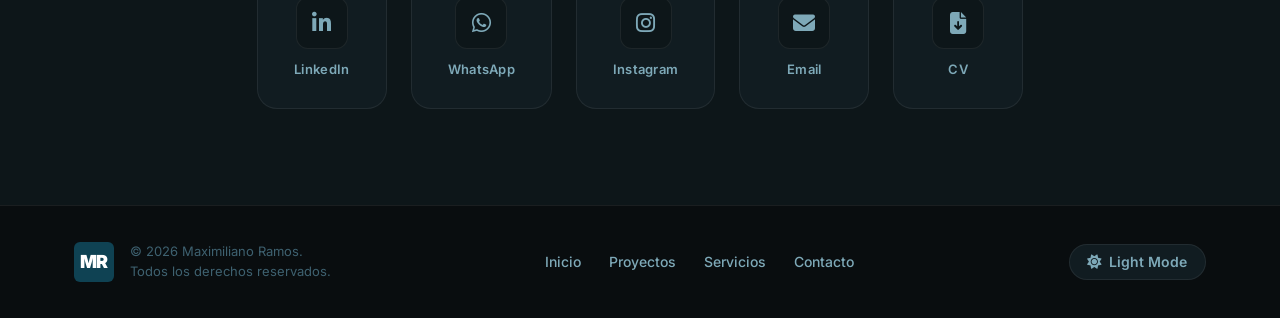
==== commit dbc5811d: "new proyect added, finanzas maxapp" ====
--- a/index.html
+++ b/index.html
@@ -232,15 +232,24 @@
             </div>
           </a>
 
-          <div class="card card--placeholder fade-in">
-            <div class="card__img-wrap card__img--empty">
-              <span class="card__loading-text">Próximamente</span>
-            </div>
-            <div class="card__body">
-              <h3 class="card__title">Proyecto 6</h3>
-              <p class="card__sub">Próximamente</p>
-            </div>
-          </div>
+          <!-- Proyecto 6 -->
+          <a href="https://finanzasmaxapp.netlify.app/" target="_blank" rel="noopener noreferrer" class="card fade-in" aria-label="Ver proyecto FinanzasMax App">
+            <div class="card__img-wrap">
+              <img src="img/proyecto6.png" alt="Finanzas MaxApp" class="card__img card__img--contain" loading="lazy" />
+              <div class="card__overlay" aria-hidden="true">
+                <i class="fa-solid fa-arrow-up-right-from-square"></i>
+              </div>
+            </div>
+            <div class="card__body">
+              <h3 class="card__title">Finanzas MaxApp</h3>
+              <p class="card__sub">Aplicación de finanzas</p>
+              <div class="card__tech">
+                <i class="fa-brands fa-html5" title="HTML5"></i>
+                <i class="fa-brands fa-css3-alt" title="CSS3"></i>
+                <i class="fa-brands fa-js" title="JavaScript"></i>
+              </div>
+            </div>
+          </a>
 
           <div class="card card--placeholder fade-in">
             <div class="card__img-wrap card__img--empty">
--- a/css/styles.css
+++ b/css/styles.css
@@ -628,6 +628,15 @@
 
 .card:hover .card__img {
   transform: scale(1.06);
+}
+
+.card__img--contain {
+  object-fit: contain;
+  background-color: var(--bg-card);
+}
+
+.card:hover .card__img--contain {
+  transform: scale(1.03);
 }
 
 /* Hover overlay with icon */
